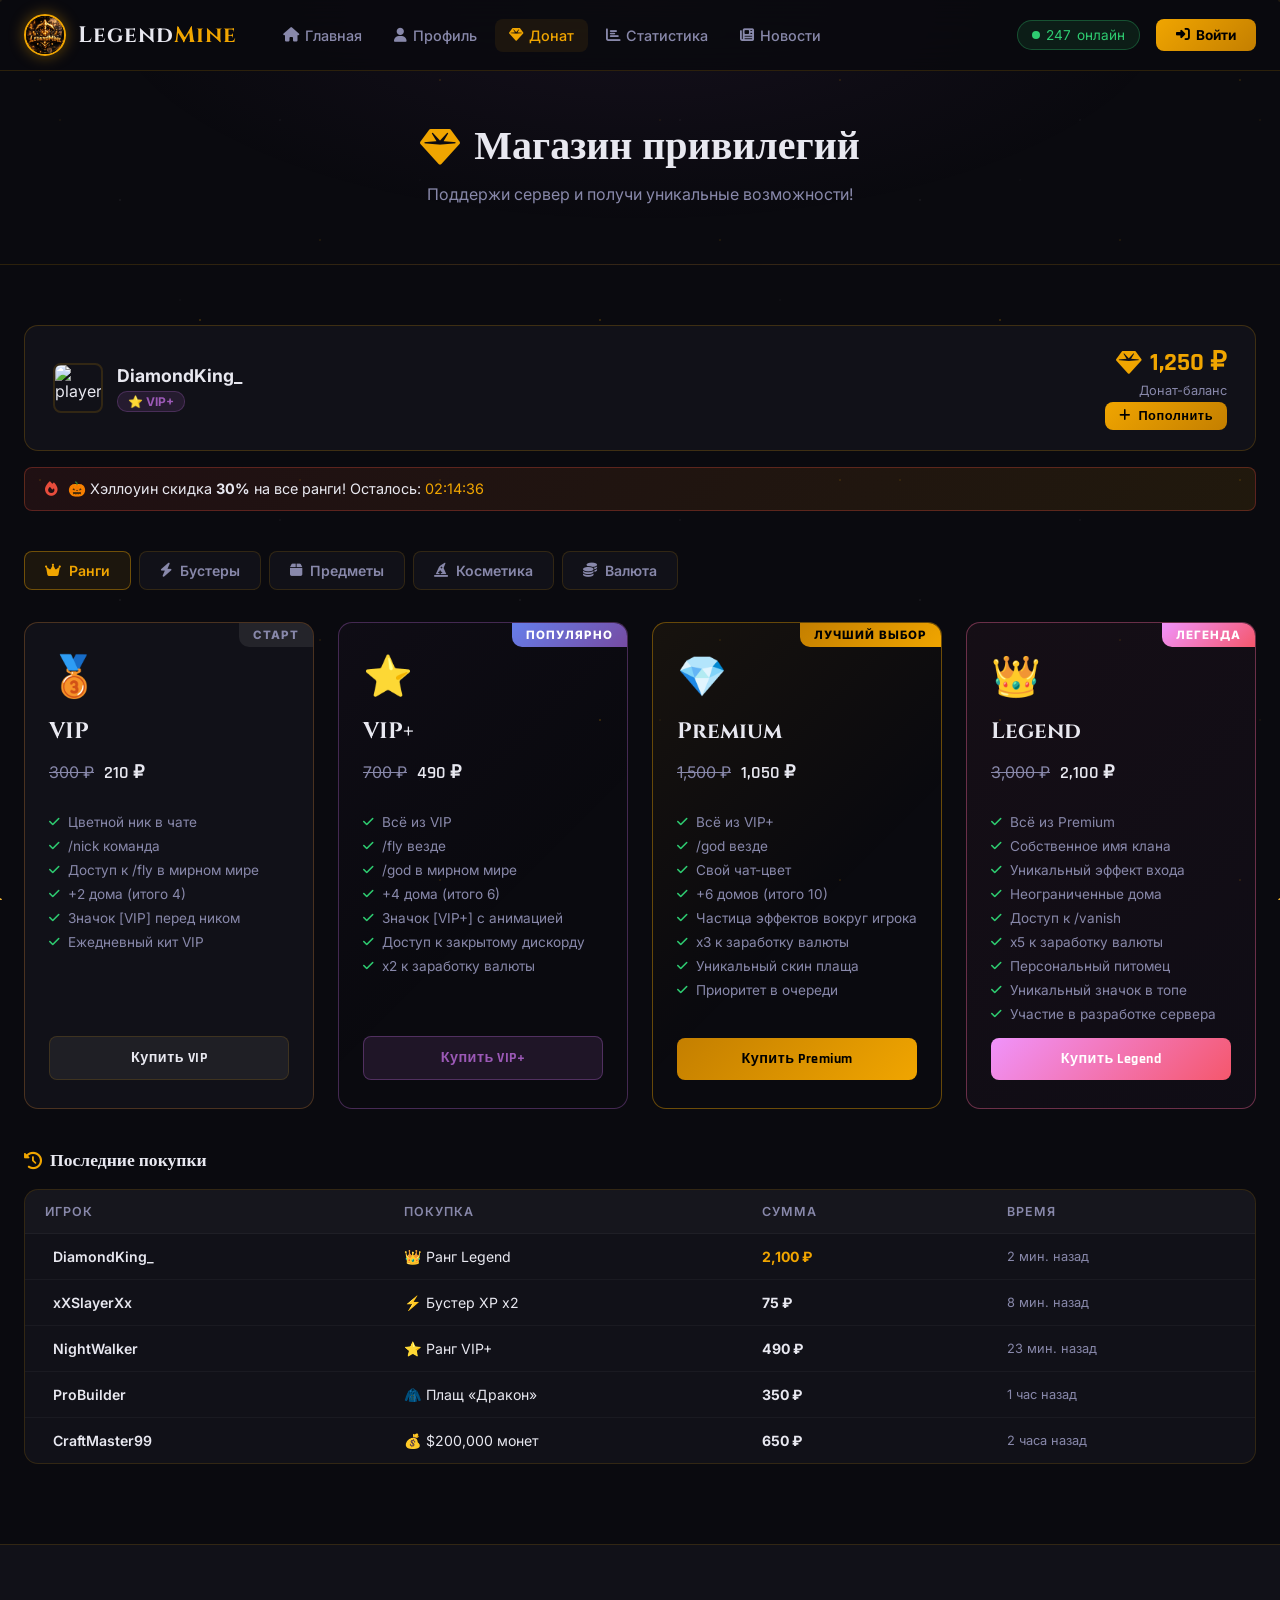
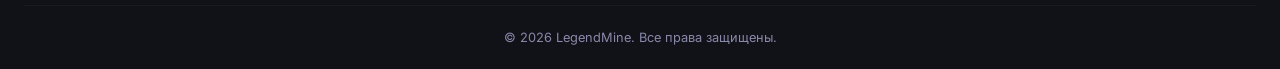
==== donate.html @ 2db18581 "Initial commit: LegendMine server website" ====
<!DOCTYPE html>
<html lang="ru">
<head>
  <meta charset="UTF-8"/>
  <meta name="viewport" content="width=device-width, initial-scale=1.0"/>
  <title>Донат — LegendMine</title>
  <link rel="stylesheet" href="style.css"/>
  <link rel="preconnect" href="https://fonts.googleapis.com">
  <link href="https://fonts.googleapis.com/css2?family=Cinzel:wght@400;700;900&family=Rajdhani:wght@400;500;600;700&family=Inter:wght@300;400;500;600&display=swap" rel="stylesheet">
  <link rel="stylesheet" href="https://cdnjs.cloudflare.com/ajax/libs/font-awesome/6.5.0/css/all.min.css"/>
</head>
<body>
<div id="particles"></div>

<!-- NAVBAR -->
<nav class="navbar" id="navbar">
  <div class="nav-container">
    <a href="index.html" class="nav-logo">
      <img src="logo.jpg" alt="LegendMine" class="logo-img"/>
      <span class="logo-text">Legend<span class="gold">Mine</span></span>
    </a>
    <ul class="nav-links">
      <li><a href="index.html" class="nav-link"><i class="fas fa-home"></i> Главная</a></li>
      <li><a href="profile.html" class="nav-link"><i class="fas fa-user"></i> Профиль</a></li>
      <li><a href="donate.html" class="nav-link active"><i class="fas fa-gem"></i> Донат</a></li>
      <li><a href="index.html#stats" class="nav-link"><i class="fas fa-chart-bar"></i> Статистика</a></li>
      <li><a href="index.html#news" class="nav-link"><i class="fas fa-newspaper"></i> Новости</a></li>
    </ul>
    <div class="nav-right">
      <div class="online-badge">
        <span class="online-dot"></span>
        <span id="online-count">247</span> онлайн
      </div>
      <a href="profile.html" class="btn-login"><i class="fas fa-sign-in-alt"></i> Войти</a>
    </div>
    <div class="burger" id="burger"><span></span><span></span><span></span></div>
  </div>
</nav>

<!-- PAGE HEADER -->
<div class="page-header donate-header">
  <div class="container">
    <h1><i class="fas fa-gem"></i> Магазин привилегий</h1>
    <p>Поддержи сервер и получи уникальные возможности!</p>
  </div>
</div>

<section class="donate-section">
  <div class="container">

    <!-- BALANCE CARD -->
    <div class="donate-balance-area">
      <div class="d-balance-card">
        <div class="d-bal-left">
          <img src="https://mc-heads.net/avatar/DiamondKing_/48" alt="player" class="d-bal-avatar"/>
          <div>
            <div class="d-bal-nick">DiamondKing_</div>
            <div class="d-bal-rank vip-plus-badge">⭐ VIP+</div>
          </div>
        </div>
        <div class="d-bal-right">
          <div class="d-bal-amount">
            <i class="fas fa-gem gold"></i>
            <span class="gold">1,250 ₽</span>
          </div>
          <small>Донат-баланс</small>
          <button class="btn-primary small-btn" onclick="showTopup()"><i class="fas fa-plus"></i> Пополнить</button>
        </div>
      </div>
      <div class="sale-banner">
        <i class="fas fa-fire"></i>
        <span>🎃 Хэллоуин скидка <strong>30%</strong> на все ранги! Осталось: <span id="sale-timer" class="gold">02:14:38</span></span>
      </div>
    </div>

    <!-- CATEGORY TABS -->
    <div class="donate-cats">
      <button class="dcat active" data-cat="ranks"><i class="fas fa-crown"></i> Ранги</button>
      <button class="dcat" data-cat="boosters"><i class="fas fa-bolt"></i> Бустеры</button>
      <button class="dcat" data-cat="items"><i class="fas fa-box"></i> Предметы</button>
      <button class="dcat" data-cat="cosmetics"><i class="fas fa-hat-wizard"></i> Косметика</button>
      <button class="dcat" data-cat="currency"><i class="fas fa-coins"></i> Валюта</button>
    </div>

    <!-- RANKS -->
    <div class="dcat-content active" id="dcat-ranks">
      <div class="ranks-grid">

        <div class="rank-card bronze-card">
          <div class="rank-badge-top">Старт</div>
          <div class="rank-icon">🥉</div>
          <h3 class="rank-name">VIP</h3>
          <div class="rank-price">
            <span class="old-price">300 ₽</span>
            <span class="cur-price">210 ₽</span>
          </div>
          <ul class="rank-perks">
            <li><i class="fas fa-check"></i> Цветной ник в чате</li>
            <li><i class="fas fa-check"></i> /nick команда</li>
            <li><i class="fas fa-check"></i> Доступ к /fly в мирном мире</li>
            <li><i class="fas fa-check"></i> +2 дома (итого 4)</li>
            <li><i class="fas fa-check"></i> Значок [VIP] перед ником</li>
            <li><i class="fas fa-check"></i> Ежедневный кит VIP</li>
          </ul>
          <button class="rank-buy-btn" onclick="buyRank('VIP', 210)">Купить VIP</button>
        </div>

        <div class="rank-card silver-card">
          <div class="rank-badge-top popular">Популярно</div>
          <div class="rank-icon">⭐</div>
          <h3 class="rank-name">VIP+</h3>
          <div class="rank-price">
            <span class="old-price">700 ₽</span>
            <span class="cur-price">490 ₽</span>
          </div>
          <ul class="rank-perks">
            <li><i class="fas fa-check"></i> Всё из VIP</li>
            <li><i class="fas fa-check"></i> /fly везде</li>
            <li><i class="fas fa-check"></i> /god в мирном мире</li>
            <li><i class="fas fa-check"></i> +4 дома (итого 6)</li>
            <li><i class="fas fa-check"></i> Значок [VIP+] с анимацией</li>
            <li><i class="fas fa-check"></i> Доступ к закрытому дискорду</li>
            <li><i class="fas fa-check"></i> x2 к заработку валюты</li>
          </ul>
          <button class="rank-buy-btn silver-btn" onclick="buyRank('VIP+', 490)">Купить VIP+</button>
        </div>

        <div class="rank-card gold-card">
          <div class="rank-badge-top best">Лучший выбор</div>
          <div class="rank-icon">💎</div>
          <h3 class="rank-name">Premium</h3>
          <div class="rank-price">
            <span class="old-price">1,500 ₽</span>
            <span class="cur-price">1,050 ₽</span>
          </div>
          <ul class="rank-perks">
            <li><i class="fas fa-check"></i> Всё из VIP+</li>
            <li><i class="fas fa-check"></i> /god везде</li>
            <li><i class="fas fa-check"></i> Свой чат-цвет</li>
            <li><i class="fas fa-check"></i> +6 домов (итого 10)</li>
            <li><i class="fas fa-check"></i> Частица эффектов вокруг игрока</li>
            <li><i class="fas fa-check"></i> x3 к заработку валюты</li>
            <li><i class="fas fa-check"></i> Уникальный скин плаща</li>
            <li><i class="fas fa-check"></i> Приоритет в очереди</li>
          </ul>
          <button class="rank-buy-btn gold-btn" onclick="buyRank('Premium', 1050)">Купить Premium</button>
        </div>

        <div class="rank-card legend-card">
          <div class="rank-badge-top legend-tag">Легенда</div>
          <div class="rank-icon">👑</div>
          <h3 class="rank-name">Legend</h3>
          <div class="rank-price">
            <span class="old-price">3,000 ₽</span>
            <span class="cur-price">2,100 ₽</span>
          </div>
          <ul class="rank-perks">
            <li><i class="fas fa-check"></i> Всё из Premium</li>
            <li><i class="fas fa-check"></i> Собственное имя клана</li>
            <li><i class="fas fa-check"></i> Уникальный эффект входа</li>
            <li><i class="fas fa-check"></i> Неограниченные дома</li>
            <li><i class="fas fa-check"></i> Доступ к /vanish</li>
            <li><i class="fas fa-check"></i> x5 к заработку валюты</li>
            <li><i class="fas fa-check"></i> Персональный питомец</li>
            <li><i class="fas fa-check"></i> Уникальный значок в топе</li>
            <li><i class="fas fa-check"></i> Участие в разработке сервера</li>
          </ul>
          <button class="rank-buy-btn legend-btn" onclick="buyRank('Legend', 2100)">Купить Legend</button>
        </div>

      </div>
    </div>

    <!-- BOOSTERS -->
    <div class="dcat-content" id="dcat-boosters">
      <div class="items-grid">
        <div class="item-card">
          <div class="item-emoji">⚡</div>
          <h4>Бустер XP x2</h4>
          <p>Двойной опыт на 24 часа</p>
          <div class="item-price">75 ₽</div>
          <button class="item-buy" onclick="buyItem('Бустер XP x2', 75)">Купить</button>
        </div>
        <div class="item-card">
          <div class="item-emoji">💰</div>
          <h4>Бустер монет x2</h4>
          <p>Двойная валюта на 24 часа</p>
          <div class="item-price">100 ₽</div>
          <button class="item-buy" onclick="buyItem('Бустер монет x2', 100)">Купить</button>
        </div>
        <div class="item-card">
          <div class="item-emoji">🔥</div>
          <h4>Бустер x3 (сервер)</h4>
          <p>Тройной бустер для всего сервера на 1 час</p>
          <div class="item-price">500 ₽</div>
          <button class="item-buy" onclick="buyItem('Бустер x3', 500)">Купить</button>
        </div>
        <div class="item-card">
          <div class="item-emoji">🌟</div>
          <h4>Бустер дропа x2</h4>
          <p>Двойной дроп с мобов на 48 часов</p>
          <div class="item-price">150 ₽</div>
          <button class="item-buy" onclick="buyItem('Бустер дропа x2', 150)">Купить</button>
        </div>
      </div>
    </div>

    <!-- ITEMS -->
    <div class="dcat-content" id="dcat-items">
      <div class="items-grid">
        <div class="item-card">
          <div class="item-emoji">⚔️</div>
          <h4>Стартовый набор</h4>
          <p>Железная броня + еда на начало игры</p>
          <div class="item-price">50 ₽</div>
          <button class="item-buy" onclick="buyItem('Стартовый набор', 50)">Купить</button>
        </div>
        <div class="item-card">
          <div class="item-emoji">💎</div>
          <h4>Алмазный кит</h4>
          <p>Полная алмазная броня + меч</p>
          <div class="item-price">200 ₽</div>
          <button class="item-buy" onclick="buyItem('Алмазный кит', 200)">Купить</button>
        </div>
        <div class="item-card">
          <div class="item-emoji">🗺️</div>
          <h4>Карта сокровищ</h4>
          <p>Случайное место с редкими ресурсами</p>
          <div class="item-price">120 ₽</div>
          <button class="item-buy" onclick="buyItem('Карта сокровищ', 120)">Купить</button>
        </div>
        <div class="item-card">
          <div class="item-emoji">🎁</div>
          <h4>Лутбокс Легенда</h4>
          <p>Случайный редкий предмет или ранг</p>
          <div class="item-price">300 ₽</div>
          <button class="item-buy" onclick="buyItem('Лутбокс Легенда', 300)">Купить</button>
        </div>
      </div>
    </div>

    <!-- COSMETICS -->
    <div class="dcat-content" id="dcat-cosmetics">
      <div class="items-grid">
        <div class="item-card">
          <div class="item-emoji">🧥</div>
          <h4>Плащ «Дракон»</h4>
          <p>Уникальный анимированный плащ</p>
          <div class="item-price">350 ₽</div>
          <button class="item-buy" onclick="buyItem('Плащ Дракон', 350)">Купить</button>
        </div>
        <div class="item-card">
          <div class="item-emoji">✨</div>
          <h4>Эффект «Пламя»</h4>
          <p>Частицы огня вокруг игрока</p>
          <div class="item-price">180 ₽</div>
          <button class="item-buy" onclick="buyItem('Эффект Пламя', 180)">Купить</button>
        </div>
        <div class="item-card">
          <div class="item-emoji">🐺</div>
          <h4>Питомец «Волк»</h4>
          <p>Персональный декоративный питомец</p>
          <div class="item-price">250 ₽</div>
          <button class="item-buy" onclick="buyItem('Питомец Волк', 250)">Купить</button>
        </div>
        <div class="item-card">
          <div class="item-emoji">🏷️</div>
          <h4>Кастомный тег</h4>
          <p>Свой тег перед ником в чате</p>
          <div class="item-price">400 ₽</div>
          <button class="item-buy" onclick="buyItem('Кастомный тег', 400)">Купить</button>
        </div>
      </div>
    </div>

    <!-- CURRENCY -->
    <div class="dcat-content" id="dcat-currency">
      <div class="currency-grid">
        <div class="cur-card">
          <div class="cur-icon">🪙</div>
          <div class="cur-amount">$10,000</div>
          <div class="cur-label">игровых монет</div>
          <div class="cur-price">50 ₽</div>
          <button class="cur-buy" onclick="buyItem('$10,000 монет', 50)">Купить</button>
        </div>
        <div class="cur-card">
          <div class="cur-icon">🪙</div>
          <div class="cur-amount">$50,000</div>
          <div class="cur-label">игровых монет</div>
          <div class="cur-price">200 ₽</div>
          <button class="cur-buy" onclick="buyItem('$50,000 монет', 200)">Купить</button>
        </div>
        <div class="cur-card popular-cur">
          <div class="cur-badge">Выгодно!</div>
          <div class="cur-icon">💰</div>
          <div class="cur-amount">$200,000</div>
          <div class="cur-label">игровых монет</div>
          <div class="cur-price">650 ₽</div>
          <button class="cur-buy gold-btn" onclick="buyItem('$200,000 монет', 650)">Купить</button>
        </div>
        <div class="cur-card">
          <div class="cur-icon">💎</div>
          <div class="cur-amount">$1,000,000</div>
          <div class="cur-label">игровых монет</div>
          <div class="cur-price">2,500 ₽</div>
          <button class="cur-buy" onclick="buyItem('$1,000,000 монет', 2500)">Купить</button>
        </div>
      </div>
    </div>

    <!-- RECENT DONATORS TABLE -->
    <div class="donate-history">
      <h3><i class="fas fa-history"></i> Последние покупки</h3>
      <div class="dh-table">
        <div class="dh-row header">
          <span>Игрок</span>
          <span>Покупка</span>
          <span>Сумма</span>
          <span>Время</span>
        </div>
        <div class="dh-row">
          <span class="dh-player"><img src="https://mc-heads.net/avatar/Steve/20" alt=""/>DiamondKing_</span>
          <span class="dh-item">👑 Ранг Legend</span>
          <span class="dh-sum gold">2,100 ₽</span>
          <span class="dh-time">2 мин. назад</span>
        </div>
        <div class="dh-row">
          <span class="dh-player"><img src="https://mc-heads.net/avatar/Alex/20" alt=""/>xXSlayerXx</span>
          <span class="dh-item">⚡ Бустер XP x2</span>
          <span class="dh-sum">75 ₽</span>
          <span class="dh-time">8 мин. назад</span>
        </div>
        <div class="dh-row">
          <span class="dh-player"><img src="https://mc-heads.net/avatar/Notch/20" alt=""/>NightWalker</span>
          <span class="dh-item">⭐ Ранг VIP+</span>
          <span class="dh-sum">490 ₽</span>
          <span class="dh-time">23 мин. назад</span>
        </div>
        <div class="dh-row">
          <span class="dh-player"><img src="https://mc-heads.net/avatar/Herobrine/20" alt=""/>ProBuilder</span>
          <span class="dh-item">🧥 Плащ «Дракон»</span>
          <span class="dh-sum">350 ₽</span>
          <span class="dh-time">1 час назад</span>
        </div>
        <div class="dh-row">
          <span class="dh-player"><img src="https://mc-heads.net/avatar/jeb_/20" alt=""/>CraftMaster99</span>
          <span class="dh-item">💰 $200,000 монет</span>
          <span class="dh-sum">650 ₽</span>
          <span class="dh-time">2 часа назад</span>
        </div>
      </div>
    </div>
  </div>
</section>

<!-- BUY MODAL -->
<div class="modal-overlay" id="buy-modal">
  <div class="modal-box">
    <button class="modal-close" onclick="closeModal()"><i class="fas fa-times"></i></button>
    <div class="modal-icon"><i class="fas fa-gem"></i></div>
    <h3 id="modal-title">Покупка VIP+</h3>
    <div class="modal-price"><span id="modal-price">490 ₽</span></div>
    <div class="modal-input-group">
      <label>Ваш ник на сервере</label>
      <input type="text" placeholder="Введите ник..." class="modal-input" id="modal-nick"/>
    </div>
    <div class="modal-pay-methods">
      <button class="pay-btn active" onclick="selectPay(this)"><i class="fas fa-credit-card"></i> Карта</button>
      <button class="pay-btn" onclick="selectPay(this)"><i class="fas fa-wallet"></i> ЮMoney</button>
      <button class="pay-btn" onclick="selectPay(this)"><i class="fas fa-mobile-alt"></i> СБП</button>
      <button class="pay-btn" onclick="selectPay(this)"><i class="fas fa-gem"></i> Баланс сайта</button>
    </div>
    <button class="btn-primary modal-buy-btn" onclick="confirmBuy()"><i class="fas fa-lock"></i> Оплатить</button>
    <p class="modal-note">Привилегия будет выдана в течение 1-5 минут после оплаты</p>
  </div>
</div>

<!-- TOPUP MODAL -->
<div class="modal-overlay" id="topup-modal">
  <div class="modal-box">
    <button class="modal-close" onclick="closeTopup()"><i class="fas fa-times"></i></button>
    <div class="modal-icon gold"><i class="fas fa-coins"></i></div>
    <h3>Пополнение баланса</h3>
    <div class="topup-amounts">
      <button class="topup-btn" onclick="setTopup(100)">100 ₽</button>
      <button class="topup-btn" onclick="setTopup(250)">250 ₽</button>
      <button class="topup-btn popular-topup" onclick="setTopup(500)">500 ₽ 🔥</button>
      <button class="topup-btn" onclick="setTopup(1000)">1,000 ₽</button>
      <button class="topup-btn" onclick="setTopup(2000)">2,000 ₽</button>
    </div>
    <div class="modal-input-group">
      <label>Или введите сумму</label>
      <input type="number" placeholder="Сумма в ₽" class="modal-input" id="topup-custom" min="50"/>
    </div>
    <button class="btn-primary modal-buy-btn" onclick="confirmTopup()"><i class="fas fa-plus-circle"></i> Пополнить</button>
  </div>
</div>

<!-- FOOTER -->
<footer class="footer">
  <div class="container">
    <div class="footer-bottom">
      <p>© 2026 LegendMine. Все права защищены.</p>
    </div>
  </div>
</footer>

<div class="toast" id="toast"><i class="fas fa-check"></i> Успешно!</div>
<script src="script.js"></script>
</body>
</html>
---- style.css ----
/* =====================================================
   LEGENDMINE — Main Stylesheet
   Dark Gold Theme | Minecraft Server
   ===================================================== */

:root {
  --gold: #f0a500;
  --gold-light: #ffd700;
  --gold-dark: #c47f00;
  --bg-dark: #0a0a0f;
  --bg-card: #111118;
  --bg-card2: #16161f;
  --bg-glass: rgba(255,255,255,0.04);
  --border: rgba(240,165,0,0.15);
  --border-hover: rgba(240,165,0,0.5);
  --text: #e8e8f0;
  --text-muted: #8888aa;
  --red: #e74c3c;
  --green: #2ecc71;
  --blue: #3498db;
  --purple: #9b59b6;
  --radius: 14px;
  --radius-sm: 8px;
  --shadow: 0 8px 32px rgba(0,0,0,0.5);
  --glow: 0 0 30px rgba(240,165,0,0.25);
}

* { margin: 0; padding: 0; box-sizing: border-box; }

html { scroll-behavior: smooth; }

body {
  font-family: 'Inter', sans-serif;
  background: var(--bg-dark);
  color: var(--text);
  overflow-x: hidden;
  min-height: 100vh;
}

/* =====================================================
   PARTICLES
   ===================================================== */
#particles {
  position: fixed;
  inset: 0;
  pointer-events: none;
  z-index: 0;
  overflow: hidden;
}
#particles::before,
#particles::after {
  content: '';
  position: absolute;
  inset: 0;
  background-image:
    radial-gradient(1px 1px at 10% 20%, rgba(240,165,0,0.4) 0%, transparent 100%),
    radial-gradient(1px 1px at 80% 60%, rgba(240,165,0,0.3) 0%, transparent 100%),
    radial-gradient(1.5px 1.5px at 50% 80%, rgba(240,165,0,0.35) 0%, transparent 100%),
    radial-gradient(1px 1px at 30% 50%, rgba(255,255,255,0.15) 0%, transparent 100%),
    radial-gradient(1px 1px at 70% 30%, rgba(255,255,255,0.1) 0%, transparent 100%);
  background-size: 400px 400px;
  animation: particle-move 30s linear infinite;
}
#particles::after {
  background-size: 600px 600px;
  animation-duration: 45s;
  animation-direction: reverse;
  opacity: 0.5;
}
@keyframes particle-move {
  from { transform: translateY(0) translateX(0); }
  to { transform: translateY(-100px) translateX(50px); }
}

/* =====================================================
   NAVBAR
   ===================================================== */
.navbar {
  position: fixed;
  top: 0; left: 0; right: 0;
  z-index: 1000;
  background: rgba(10,10,15,0.85);
  backdrop-filter: blur(20px);
  border-bottom: 1px solid var(--border);
  transition: all 0.3s;
}
.navbar.scrolled {
  background: rgba(10,10,15,0.97);
  box-shadow: var(--shadow);
}
.nav-container {
  max-width: 1400px;
  margin: 0 auto;
  padding: 0 24px;
  height: 70px;
  display: flex;
  align-items: center;
  gap: 32px;
}
.nav-logo {
  display: flex;
  align-items: center;
  gap: 12px;
  text-decoration: none;
  flex-shrink: 0;
}
.logo-img {
  width: 42px;
  height: 42px;
  border-radius: 50%;
  border: 2px solid var(--gold);
  object-fit: cover;
  box-shadow: 0 0 15px rgba(240,165,0,0.4);
}
.logo-text {
  font-family: 'Cinzel', serif;
  font-size: 1.4rem;
  font-weight: 700;
  color: var(--text);
  letter-spacing: 1px;
}
.nav-links {
  display: flex;
  list-style: none;
  gap: 4px;
  flex: 1;
}
.nav-link {
  display: flex;
  align-items: center;
  gap: 6px;
  padding: 8px 14px;
  color: var(--text-muted);
  text-decoration: none;
  font-size: 0.9rem;
  font-weight: 500;
  border-radius: var(--radius-sm);
  transition: all 0.2s;
  white-space: nowrap;
}
.nav-link:hover, .nav-link.active {
  color: var(--gold);
  background: rgba(240,165,0,0.08);
}
.nav-right { display: flex; align-items: center; gap: 16px; margin-left: auto; }
.online-badge {
  display: flex;
  align-items: center;
  gap: 6px;
  background: rgba(46,204,113,0.1);
  border: 1px solid rgba(46,204,113,0.3);
  padding: 6px 14px;
  border-radius: 20px;
  font-size: 0.85rem;
  color: var(--green);
  white-space: nowrap;
}
.online-dot {
  width: 8px; height: 8px;
  border-radius: 50%;
  background: var(--green);
  animation: pulse-green 2s infinite;
}
@keyframes pulse-green {
  0%, 100% { box-shadow: 0 0 0 0 rgba(46,204,113,0.7); }
  50% { box-shadow: 0 0 0 6px rgba(46,204,113,0); }
}
.btn-login {
  padding: 8px 20px;
  background: linear-gradient(135deg, var(--gold), var(--gold-dark));
  color: #000;
  font-weight: 700;
  font-size: 0.85rem;
  border-radius: var(--radius-sm);
  text-decoration: none;
  display: flex;
  align-items: center;
  gap: 6px;
  transition: all 0.2s;
  white-space: nowrap;
}
.btn-login:hover { transform: translateY(-1px); box-shadow: var(--glow); }
.burger {
  display: none;
  flex-direction: column;
  gap: 5px;
  cursor: pointer;
  padding: 4px;
}
.burger span { width: 24px; height: 2px; background: var(--gold); border-radius: 2px; transition: all 0.3s; }

/* =====================================================
   BUTTONS
   ===================================================== */
.btn-primary {
  display: inline-flex;
  align-items: center;
  gap: 8px;
  padding: 12px 28px;
  background: linear-gradient(135deg, var(--gold), var(--gold-dark));
  color: #000;
  font-weight: 700;
  font-size: 0.95rem;
  border-radius: var(--radius-sm);
  text-decoration: none;
  border: none;
  cursor: pointer;
  transition: all 0.3s;
  font-family: 'Rajdhani', sans-serif;
  letter-spacing: 0.5px;
}
.btn-primary:hover { transform: translateY(-2px); box-shadow: 0 8px 25px rgba(240,165,0,0.4); }
.btn-primary.small-btn { padding: 6px 14px; font-size: 0.8rem; }
.btn-secondary {
  display: inline-flex;
  align-items: center;
  gap: 8px;
  padding: 12px 28px;
  background: transparent;
  color: var(--gold);
  font-weight: 700;
  font-size: 0.95rem;
  border-radius: var(--radius-sm);
  text-decoration: none;
  border: 2px solid var(--gold);
  cursor: pointer;
  transition: all 0.3s;
  font-family: 'Rajdhani', sans-serif;
}
.btn-secondary:hover { background: rgba(240,165,0,0.1); transform: translateY(-2px); }

/* =====================================================
   HERO
   ===================================================== */
.hero {
  position: relative;
  min-height: 100vh;
  display: flex;
  align-items: center;
  overflow: hidden;
  padding-top: 70px;
}
.hero-bg {
  position: absolute;
  inset: 0;
  background:
    radial-gradient(ellipse at 70% 50%, rgba(240,165,0,0.1) 0%, transparent 60%),
    radial-gradient(ellipse at 20% 80%, rgba(155,89,182,0.08) 0%, transparent 50%),
    linear-gradient(180deg, #0a0a0f 0%, #0f0a05 100%);
}
.hero-bg::after {
  content: '';
  position: absolute;
  inset: 0;
  background-image: url("data:image/svg+xml,%3Csvg width='60' height='60' viewBox='0 0 60 60' xmlns='http://www.w3.org/2000/svg'%3E%3Cg fill='none' fill-rule='evenodd'%3E%3Cg fill='%23f0a500' fill-opacity='0.03'%3E%3Cpath d='M36 34v-4h-2v4h-4v2h4v4h2v-4h4v-2h-4zm0-30V0h-2v4h-4v2h4v4h2V6h4V4h-4zM6 34v-4H4v4H0v2h4v4h2v-4h4v-2H6zM6 4V0H4v4H0v2h4v4h2V6h4V4H6z'/%3E%3C/g%3E%3C/g%3E%3C/svg%3E");
}
.hero-content {
  position: relative;
  z-index: 2;
  max-width: 680px;
  padding: 80px 24px 80px 80px;
}
.hero-float {
  position: absolute;
  right: 5%;
  top: 50%;
  transform: translateY(-50%);
  z-index: 2;
}
.hero-logo-float {
  width: 380px;
  height: 380px;
  object-fit: cover;
  border-radius: 50%;
  border: 3px solid rgba(240,165,0,0.4);
  box-shadow: 0 0 80px rgba(240,165,0,0.3), 0 0 160px rgba(240,165,0,0.1);
  animation: float 6s ease-in-out infinite;
}
@keyframes float {
  0%, 100% { transform: translateY(-50%) translateY(0); }
  50% { transform: translateY(-50%) translateY(-20px); }
}
.server-badge {
  display: inline-flex;
  align-items: center;
  gap: 8px;
  background: rgba(240,165,0,0.1);
  border: 1px solid rgba(240,165,0,0.3);
  padding: 6px 16px;
  border-radius: 20px;
  font-size: 0.8rem;
  color: var(--gold);
  font-weight: 600;
  margin-bottom: 20px;
  letter-spacing: 1px;
  text-transform: uppercase;
}
.hero-title {
  font-family: 'Cinzel', serif;
  font-size: clamp(3rem, 7vw, 5.5rem);
  font-weight: 900;
  line-height: 1;
  margin-bottom: 20px;
}
.hero-legend { color: var(--text); }
.hero-mine {
  color: var(--gold);
  text-shadow: 0 0 40px rgba(240,165,0,0.6);
}
.hero-sub {
  color: var(--text-muted);
  font-size: 1.1rem;
  line-height: 1.7;
  margin-bottom: 32px;
  max-width: 500px;
}
.hero-ip-box {
  display: flex;
  align-items: center;
  gap: 12px;
  background: rgba(255,255,255,0.03);
  border: 1px solid var(--border);
  border-radius: var(--radius-sm);
  padding: 14px 20px;
  margin-bottom: 32px;
  flex-wrap: wrap;
}
.ip-label { color: var(--text-muted); font-size: 0.85rem; }
.ip-value {
  font-family: 'Rajdhani', sans-serif;
  font-size: 1.2rem;
  font-weight: 700;
  color: var(--gold);
  letter-spacing: 2px;
  flex: 1;
}
.copy-btn {
  display: flex;
  align-items: center;
  gap: 6px;
  padding: 6px 14px;
  background: rgba(240,165,0,0.1);
  border: 1px solid rgba(240,165,0,0.3);
  color: var(--gold);
  border-radius: var(--radius-sm);
  cursor: pointer;
  font-size: 0.85rem;
  font-weight: 600;
  transition: all 0.2s;
}
.copy-btn:hover { background: rgba(240,165,0,0.2); }
.hero-buttons {
  display: flex;
  gap: 16px;
  flex-wrap: wrap;
  margin-bottom: 48px;
}
.hero-stats {
  display: flex;
  gap: 32px;
  flex-wrap: wrap;
}
.hero-stat {
  display: flex;
  flex-direction: column;
  gap: 4px;
}
.hs-num {
  font-family: 'Cinzel', serif;
  font-size: 1.8rem;
  font-weight: 700;
  color: var(--gold);
}
.hs-label { font-size: 0.8rem; color: var(--text-muted); text-transform: uppercase; letter-spacing: 1px; }
.scroll-down {
  position: absolute;
  bottom: 30px;
  left: 50%;
  transform: translateX(-50%);
  color: var(--gold);
  font-size: 1.2rem;
  animation: bounce 2s infinite;
  z-index: 2;
  opacity: 0.6;
}
@keyframes bounce {
  0%, 100% { transform: translateX(-50%) translateY(0); }
  50% { transform: translateX(-50%) translateY(8px); }
}

/* =====================================================
   CONTAINER & SECTIONS
   ===================================================== */
.container { max-width: 1300px; margin: 0 auto; padding: 0 24px; }
section { position: relative; z-index: 1; }

.section-title {
  text-align: center;
  margin-bottom: 52px;
}
.section-tag {
  display: inline-block;
  background: rgba(240,165,0,0.1);
  border: 1px solid rgba(240,165,0,0.3);
  color: var(--gold);
  padding: 4px 16px;
  border-radius: 20px;
  font-size: 0.75rem;
  font-weight: 700;
  text-transform: uppercase;
  letter-spacing: 2px;
  margin-bottom: 12px;
}
.section-title h2 {
  font-family: 'Cinzel', serif;
  font-size: clamp(1.8rem, 3vw, 2.6rem);
  font-weight: 700;
  color: var(--text);
  margin-bottom: 12px;
}
.section-title p { color: var(--text-muted); font-size: 1rem; }

/* =====================================================
   SERVERS
   ===================================================== */
.servers-section { padding: 100px 0; }
.servers-grid {
  display: grid;
  grid-template-columns: repeat(auto-fit, minmax(280px, 1fr));
  gap: 24px;
}
.server-card {
  background: var(--bg-card);
  border: 1px solid var(--border);
  border-radius: var(--radius);
  padding: 32px 24px;
  position: relative;
  overflow: hidden;
  transition: all 0.3s;
  cursor: pointer;
}
.server-card::before {
  content: '';
  position: absolute;
  inset: 0;
  background: linear-gradient(135deg, rgba(240,165,0,0.03) 0%, transparent 60%);
  opacity: 0;
  transition: opacity 0.3s;
}
.server-card:hover { border-color: var(--border-hover); transform: translateY(-4px); box-shadow: var(--glow); }
.server-card:hover::before { opacity: 1; }
.server-card.active-server { border-color: rgba(240,165,0,0.4); }
.server-icon {
  width: 64px; height: 64px;
  background: rgba(240,165,0,0.1);
  border: 1px solid rgba(240,165,0,0.3);
  border-radius: var(--radius-sm);
  display: flex;
  align-items: center;
  justify-content: center;
  font-size: 1.6rem;
  color: var(--gold);
  margin-bottom: 20px;
}
.server-card-badge {
  position: absolute;
  top: 16px; right: 16px;
  background: var(--gold);
  color: #000;
  font-size: 0.7rem;
  font-weight: 800;
  padding: 3px 10px;
  border-radius: 12px;
  text-transform: uppercase;
  letter-spacing: 1px;
}
.server-card h3 {
  font-family: 'Cinzel', serif;
  font-size: 1.3rem;
  font-weight: 700;
  margin-bottom: 10px;
  color: var(--text);
}
.server-card p { color: var(--text-muted); font-size: 0.9rem; line-height: 1.6; margin-bottom: 20px; }
.server-info {
  display: flex;
  gap: 16px;
  font-size: 0.85rem;
  color: var(--text-muted);
  margin-bottom: 12px;
}
.server-info i { color: var(--gold); margin-right: 4px; }
.server-version {
  display: inline-block;
  background: rgba(52,152,219,0.1);
  border: 1px solid rgba(52,152,219,0.3);
  color: var(--blue);
  padding: 3px 10px;
  border-radius: 12px;
  font-size: 0.75rem;
  font-weight: 600;
}

/* =====================================================
   LEADERBOARD
   ===================================================== */
.stats-section { padding: 80px 0; background: rgba(255,255,255,0.01); }
.stats-tabs {
  display: flex;
  gap: 8px;
  margin-bottom: 24px;
  flex-wrap: wrap;
}
.tab-btn {
  padding: 10px 20px;
  background: var(--bg-card);
  border: 1px solid var(--border);
  color: var(--text-muted);
  border-radius: var(--radius-sm);
  cursor: pointer;
  font-size: 0.9rem;
  font-weight: 600;
  transition: all 0.2s;
}
.tab-btn.active, .tab-btn:hover {
  background: rgba(240,165,0,0.1);
  border-color: rgba(240,165,0,0.4);
  color: var(--gold);
}
.leaderboard {
  background: var(--bg-card);
  border: 1px solid var(--border);
  border-radius: var(--radius);
  overflow: hidden;
}
.leaderboard.hidden { display: none; }
.leader-row {
  display: flex;
  align-items: center;
  gap: 16px;
  padding: 16px 24px;
  border-bottom: 1px solid rgba(255,255,255,0.04);
  transition: background 0.2s;
}
.leader-row:hover { background: rgba(255,255,255,0.02); }
.leader-row:last-child { border-bottom: none; }
.gold-row { background: linear-gradient(90deg, rgba(255,215,0,0.06) 0%, transparent 60%); }
.silver-row { background: linear-gradient(90deg, rgba(192,192,192,0.04) 0%, transparent 60%); }
.bronze-row { background: linear-gradient(90deg, rgba(205,127,50,0.04) 0%, transparent 60%); }
.rank { font-size: 1.2rem; min-width: 32px; }
.leader-avatar { width: 36px; height: 36px; border-radius: 6px; border: 1px solid var(--border); }
.leader-name { flex: 1; font-weight: 600; font-size: 0.95rem; }
.leader-val { color: var(--gold); font-weight: 700; font-family: 'Rajdhani', sans-serif; font-size: 1rem; }
.leader-badge {
  padding: 3px 10px;
  border-radius: 12px;
  font-size: 0.72rem;
  font-weight: 700;
  background: rgba(255,255,255,0.06);
  color: var(--text-muted);
}
.vip-badge { background: rgba(52,152,219,0.15); color: var(--blue); }
.vip-plus-badge { background: rgba(155,89,182,0.15); color: var(--purple); }
.premium-badge { background: rgba(240,165,0,0.15); color: var(--gold); }

/* =====================================================
   NEWS
   ===================================================== */
.news-section { padding: 80px 0; }
.news-grid {
  display: grid;
  grid-template-columns: 2fr 1fr 1fr;
  gap: 24px;
}
.news-card {
  background: var(--bg-card);
  border: 1px solid var(--border);
  border-radius: var(--radius);
  padding: 28px;
  transition: all 0.3s;
  position: relative;
  overflow: hidden;
}
.news-card::before {
  content: '';
  position: absolute;
  top: 0; left: 0; right: 0;
  height: 3px;
  background: linear-gradient(90deg, var(--gold), transparent);
  opacity: 0;
  transition: opacity 0.3s;
}
.news-card:hover { border-color: var(--border-hover); transform: translateY(-3px); }
.news-card:hover::before { opacity: 1; }
.news-tag {
  display: inline-block;
  padding: 3px 12px;
  border-radius: 12px;
  font-size: 0.72rem;
  font-weight: 700;
  text-transform: uppercase;
  letter-spacing: 1px;
  margin-bottom: 12px;
}
.news-tag.update { background: rgba(52,152,219,0.15); color: var(--blue); }
.news-tag.event { background: rgba(155,89,182,0.15); color: var(--purple); }
.news-tag.donate { background: rgba(240,165,0,0.15); color: var(--gold); }
.news-date { color: var(--text-muted); font-size: 0.8rem; margin-bottom: 12px; }
.news-card h3 {
  font-family: 'Cinzel', serif;
  font-size: 1rem;
  font-weight: 700;
  margin-bottom: 10px;
  line-height: 1.4;
}
.news-card p { color: var(--text-muted); font-size: 0.88rem; line-height: 1.6; margin-bottom: 16px; }
.news-read {
  color: var(--gold);
  text-decoration: none;
  font-size: 0.85rem;
  font-weight: 600;
  display: flex;
  align-items: center;
  gap: 6px;
  transition: gap 0.2s;
}
.news-read:hover { gap: 10px; }

/* =====================================================
   DONATORS TICKER
   ===================================================== */
.donators-section { padding: 60px 0; overflow: hidden; }
.donators-ticker {
  overflow: hidden;
  mask-image: linear-gradient(90deg, transparent, black 10%, black 90%, transparent);
}
.ticker-inner {
  display: flex;
  gap: 16px;
  width: max-content;
  animation: ticker 25s linear infinite;
}
@keyframes ticker {
  from { transform: translateX(0); }
  to { transform: translateX(-50%); }
}
.donate-item {
  display: flex;
  align-items: center;
  gap: 8px;
  background: var(--bg-card);
  border: 1px solid var(--border);
  padding: 10px 18px;
  border-radius: 50px;
  white-space: nowrap;
  font-size: 0.85rem;
}
.donate-item img { border-radius: 4px; }
.d-amount { color: var(--green); font-weight: 700; }
.d-rank { background: rgba(240,165,0,0.1); color: var(--gold); padding: 2px 8px; border-radius: 10px; font-size: 0.75rem; font-weight: 600; }

/* =====================================================
   JOIN SECTION
   ===================================================== */
.join-section { padding: 80px 0; }
.join-box {
  background: linear-gradient(135deg, rgba(240,165,0,0.08) 0%, rgba(155,89,182,0.04) 100%);
  border: 1px solid rgba(240,165,0,0.25);
  border-radius: var(--radius);
  padding: 60px;
  display: flex;
  align-items: center;
  justify-content: space-between;
  gap: 40px;
  position: relative;
  overflow: hidden;
}
.join-box::before {
  content: '';
  position: absolute;
  inset: 0;
  background: radial-gradient(ellipse at right, rgba(240,165,0,0.05), transparent 70%);
}
.join-text h2 {
  font-family: 'Cinzel', serif;
  font-size: 2.2rem;
  font-weight: 700;
  margin-bottom: 12px;
}
.join-text p { color: var(--text-muted); font-size: 1rem; margin-bottom: 24px; }
.join-ip {
  display: flex;
  align-items: center;
  gap: 12px;
  background: rgba(0,0,0,0.3);
  border: 1px solid var(--border);
  border-radius: var(--radius-sm);
  padding: 12px 20px;
  display: inline-flex;
}
.join-ip span { font-family: 'Rajdhani', sans-serif; font-size: 1.3rem; font-weight: 700; color: var(--gold); letter-spacing: 2px; }
.join-ip button { background: none; border: none; color: var(--text-muted); cursor: pointer; font-size: 1rem; transition: color 0.2s; }
.join-ip button:hover { color: var(--gold); }
.join-logo img { width: 180px; height: 180px; object-fit: cover; border-radius: 50%; border: 2px solid rgba(240,165,0,0.3); box-shadow: 0 0 50px rgba(240,165,0,0.2); animation: float 6s ease-in-out infinite; }

/* =====================================================
   FOOTER
   ===================================================== */
.footer {
  background: var(--bg-card);
  border-top: 1px solid var(--border);
  padding: 60px 0 24px;
  position: relative;
  z-index: 1;
}
.footer-grid {
  display: grid;
  grid-template-columns: 2fr 1fr 1fr 1.5fr;
  gap: 40px;
  margin-bottom: 40px;
}
.footer-logo {
  display: flex;
  align-items: center;
  gap: 10px;
  font-family: 'Cinzel', serif;
  font-size: 1.3rem;
  font-weight: 700;
  margin-bottom: 16px;
}
.footer-logo-img { width: 36px; height: 36px; border-radius: 50%; object-fit: cover; border: 1px solid var(--border); }
.footer-desc { color: var(--text-muted); font-size: 0.88rem; line-height: 1.7; margin-bottom: 20px; }
.social-links { display: flex; gap: 10px; }
.social-link {
  width: 38px; height: 38px;
  background: rgba(255,255,255,0.04);
  border: 1px solid var(--border);
  border-radius: 8px;
  display: flex;
  align-items: center;
  justify-content: center;
  color: var(--text-muted);
  text-decoration: none;
  transition: all 0.2s;
  font-size: 0.9rem;
}
.social-link:hover { background: rgba(240,165,0,0.1); border-color: rgba(240,165,0,0.4); color: var(--gold); }
.footer-col h4 { font-family: 'Cinzel', serif; font-weight: 700; margin-bottom: 16px; color: var(--text); }
.footer-col ul { list-style: none; }
.footer-col ul li { margin-bottom: 8px; }
.footer-col ul li a { color: var(--text-muted); text-decoration: none; font-size: 0.88rem; transition: color 0.2s; }
.footer-col ul li a:hover { color: var(--gold); }
.footer-server-status { display: flex; flex-direction: column; gap: 10px; margin-bottom: 16px; }
.status-row {
  display: flex;
  align-items: center;
  gap: 8px;
  font-size: 0.88rem;
  color: var(--text-muted);
}
.status-dot { width: 8px; height: 8px; border-radius: 50%; flex-shrink: 0; }
.status-dot.online { background: var(--green); }
.status-players { margin-left: auto; font-weight: 600; color: var(--text); font-size: 0.8rem; }
.footer-ip {
  color: var(--gold);
  font-size: 0.85rem;
  font-weight: 600;
  display: flex;
  align-items: center;
  gap: 6px;
}
.footer-bottom {
  border-top: 1px solid rgba(255,255,255,0.04);
  padding-top: 24px;
  text-align: center;
  color: var(--text-muted);
  font-size: 0.8rem;
}

/* =====================================================
   GOLD utility
   ===================================================== */
.gold { color: var(--gold); }

/* =====================================================
   PAGE HEADER
   ===================================================== */
.page-header {
  padding: 120px 0 60px;
  text-align: center;
  background: radial-gradient(ellipse at center top, rgba(240,165,0,0.08) 0%, transparent 60%);
  border-bottom: 1px solid var(--border);
  position: relative;
  z-index: 1;
}
.page-header h1 {
  font-family: 'Cinzel', serif;
  font-size: 2.5rem;
  font-weight: 700;
  margin-bottom: 10px;
  display: flex;
  align-items: center;
  justify-content: center;
  gap: 14px;
}
.page-header h1 i { color: var(--gold); }
.page-header p { color: var(--text-muted); font-size: 1rem; }
.donate-header { background: radial-gradient(ellipse at center top, rgba(155,89,182,0.08) 0%, transparent 60%); }

/* =====================================================
   PROFILE PAGE
   ===================================================== */
.profile-section { padding: 60px 0 80px; position: relative; z-index: 1; }
.profile-search-box {
  display: flex;
  gap: 12px;
  max-width: 520px;
  margin: 0 auto 48px;
}
.profile-search-input {
  flex: 1;
  padding: 12px 20px;
  background: var(--bg-card);
  border: 1px solid var(--border);
  border-radius: var(--radius-sm);
  color: var(--text);
  font-size: 0.95rem;
  outline: none;
  transition: border-color 0.2s;
  font-family: 'Inter', sans-serif;
}
.profile-search-input:focus { border-color: rgba(240,165,0,0.5); }
.profile-search-input::placeholder { color: var(--text-muted); }
.profile-wrapper {
  display: grid;
  grid-template-columns: 280px 1fr;
  gap: 28px;
  align-items: start;
}
/* LEFT */
.profile-left {
  display: flex;
  flex-direction: column;
  gap: 16px;
}
.profile-avatar-wrap {
  position: relative;
  display: flex;
  flex-direction: column;
  align-items: center;
  background: var(--bg-card);
  border: 1px solid var(--border);
  border-radius: var(--radius);
  padding: 28px 20px;
  gap: 12px;
}
.profile-rank-glow {
  position: absolute;
  inset: 0;
  border-radius: var(--radius);
  pointer-events: none;
}
.profile-rank-glow.vip-plus { box-shadow: inset 0 0 40px rgba(155,89,182,0.15); border: 1px solid rgba(155,89,182,0.3); border-radius: var(--radius); }
.profile-skin { height: 180px; object-fit: contain; image-rendering: pixelated; }
.profile-status {
  display: flex;
  align-items: center;
  gap: 6px;
  background: rgba(46,204,113,0.1);
  border: 1px solid rgba(46,204,113,0.3);
  padding: 4px 12px;
  border-radius: 12px;
  font-size: 0.8rem;
  color: var(--green);
  font-weight: 600;
}
.online-status .online-dot { animation: pulse-green 2s infinite; }
.profile-name-box {
  background: var(--bg-card);
  border: 1px solid var(--border);
  border-radius: var(--radius);
  padding: 16px 20px;
  text-align: center;
}
.profile-name {
  font-family: 'Cinzel', serif;
  font-size: 1.3rem;
  font-weight: 700;
  margin-bottom: 8px;
}
.profile-rank {
  display: inline-block;
  padding: 4px 14px;
  border-radius: 12px;
  font-size: 0.85rem;
  font-weight: 700;
}
.vip-plus-badge { background: rgba(155,89,182,0.15); color: var(--purple); border: 1px solid rgba(155,89,182,0.3); }
.profile-quick-stats {
  display: flex;
  flex-direction: column;
  gap: 12px;
  background: var(--bg-card);
  border: 1px solid var(--border);
  border-radius: var(--radius);
  padding: 16px 20px;
}
.pqs-item {
  display: flex;
  align-items: center;
  gap: 12px;
  font-size: 0.88rem;
}
.pqs-item i { color: var(--gold); width: 16px; text-align: center; }
.pqs-item span { font-weight: 600; flex: 1; }
.pqs-item small { color: var(--text-muted); font-size: 0.75rem; }
.profile-balance-card, .profile-donate-balance {
  display: flex;
  align-items: center;
  gap: 14px;
  background: var(--bg-card);
  border: 1px solid var(--border);
  border-radius: var(--radius);
  padding: 16px 20px;
}
.profile-donate-balance { border-color: rgba(240,165,0,0.2); background: rgba(240,165,0,0.03); }
.balance-icon {
  width: 44px; height: 44px;
  border-radius: 10px;
  background: rgba(240,165,0,0.1);
  display: flex;
  align-items: center;
  justify-content: center;
  color: var(--gold);
  font-size: 1.1rem;
  flex-shrink: 0;
}
.donate-icon { background: rgba(155,89,182,0.1); color: var(--purple); }
.balance-info { display: flex; flex-direction: column; }
.balance-info small { color: var(--text-muted); font-size: 0.75rem; margin-bottom: 3px; }
.balance-amount { font-family: 'Rajdhani', sans-serif; font-size: 1.1rem; font-weight: 700; color: var(--gold); }

/* RIGHT */
.profile-right {
  background: var(--bg-card);
  border: 1px solid var(--border);
  border-radius: var(--radius);
  overflow: hidden;
}
.profile-tabs {
  display: flex;
  border-bottom: 1px solid var(--border);
  overflow-x: auto;
}
.ptab {
  flex-shrink: 0;
  padding: 14px 18px;
  background: none;
  border: none;
  color: var(--text-muted);
  cursor: pointer;
  font-size: 0.85rem;
  font-weight: 600;
  display: flex;
  align-items: center;
  gap: 6px;
  border-bottom: 2px solid transparent;
  transition: all 0.2s;
  white-space: nowrap;
  font-family: 'Inter', sans-serif;
}
.ptab.active { color: var(--gold); border-bottom-color: var(--gold); }
.ptab:hover { color: var(--text); }
.ptab-content { padding: 28px; display: none; }
.ptab-content.active { display: block; }

/* Stats tab */
.stats-grid-profile {
  display: grid;
  grid-template-columns: repeat(3, 1fr);
  gap: 16px;
  margin-bottom: 24px;
}
.stat-card-p {
  background: var(--bg-card2);
  border: 1px solid var(--border);
  border-radius: var(--radius-sm);
  padding: 20px 16px;
  text-align: center;
  transition: all 0.2s;
}
.stat-card-p:hover { border-color: var(--border-hover); }
.stat-icon {
  width: 40px; height: 40px;
  border-radius: 8px;
  display: flex;
  align-items: center;
  justify-content: center;
  margin: 0 auto 10px;
  font-size: 1rem;
}
.stat-icon.kills { background: rgba(231,76,60,0.1); color: var(--red); }
.stat-icon.deaths { background: rgba(149,165,166,0.1); color: #95a5a6; }
.stat-icon.kd { background: rgba(52,152,219,0.1); color: var(--blue); }
.stat-icon.blocks { background: rgba(52,73,94,0.3); color: #7f8c8d; }
.stat-icon.mobs { background: rgba(46,204,113,0.1); color: var(--green); }
.stat-icon.level { background: rgba(240,165,0,0.1); color: var(--gold); }
.stat-val { font-family: 'Rajdhani', sans-serif; font-size: 1.5rem; font-weight: 700; color: var(--text); }
.stat-name { font-size: 0.78rem; color: var(--text-muted); margin-top: 2px; }
.xp-section { margin-bottom: 20px; }
.xp-label { display: flex; justify-content: space-between; font-size: 0.85rem; margin-bottom: 8px; color: var(--text-muted); }
.xp-bar { height: 8px; background: rgba(255,255,255,0.06); border-radius: 4px; overflow: hidden; }
.xp-fill { height: 100%; background: linear-gradient(90deg, var(--gold-dark), var(--gold)); border-radius: 4px; transition: width 1s ease; }
.clan-box {
  display: flex;
  align-items: center;
  gap: 14px;
  background: rgba(255,255,255,0.02);
  border: 1px solid var(--border);
  border-radius: var(--radius-sm);
  padding: 16px;
}
.clan-icon { font-size: 1.5rem; color: var(--blue); }
.clan-info { display: flex; flex-direction: column; }
.clan-info small { color: var(--text-muted); font-size: 0.75rem; }
.clan-name { font-weight: 700; font-size: 1rem; }
.clan-role { color: var(--text-muted); font-size: 0.8rem; }

/* Inventory tab */
.inventory-label { font-weight: 700; font-family: 'Cinzel', serif; font-size: 0.9rem; margin-bottom: 12px; color: var(--text-muted); text-transform: uppercase; letter-spacing: 1px; }
.equipment-grid {
  display: grid;
  grid-template-columns: repeat(3, 1fr);
  gap: 10px;
  margin-bottom: 24px;
}
.equip-slot {
  background: var(--bg-card2);
  border: 1px solid var(--border);
  border-radius: var(--radius-sm);
  padding: 12px;
  text-align: center;
  cursor: pointer;
  transition: all 0.2s;
  position: relative;
}
.equip-slot:hover { border-color: var(--border-hover); transform: translateY(-2px); }
.equip-icon { font-size: 1.8rem; margin-bottom: 6px; }
.equip-name { font-size: 0.75rem; font-weight: 600; margin-bottom: 4px; }
.equip-enchant { font-size: 0.65rem; color: var(--purple); }
.inv-grid {
  display: grid;
  grid-template-columns: repeat(9, 1fr);
  gap: 4px;
  margin-bottom: 16px;
}
.inv-slot {
  aspect-ratio: 1;
  background: rgba(255,255,255,0.03);
  border: 1px solid rgba(255,255,255,0.08);
  border-radius: 4px;
  display: flex;
  flex-direction: column;
  align-items: center;
  justify-content: center;
  font-size: 1.2rem;
  cursor: pointer;
  position: relative;
  transition: border-color 0.2s;
  padding: 2px;
}
.inv-slot:hover { border-color: var(--border-hover); }
.inv-slot .slot-count {
  position: absolute;
  bottom: 1px; right: 3px;
  font-size: 0.55rem;
  font-weight: 700;
  color: var(--text);
  text-shadow: 1px 1px 0 #000;
}
.inv-hotbar-label { font-size: 0.7rem; color: var(--text-muted); text-transform: uppercase; letter-spacing: 1px; margin-bottom: 6px; }
.inv-hotbar {
  display: grid;
  grid-template-columns: repeat(9, 1fr);
  gap: 4px;
}
.hotbar-slot {
  aspect-ratio: 1;
  background: rgba(255,255,255,0.05);
  border: 2px solid rgba(240,165,0,0.3);
  border-radius: 4px;
  display: flex;
  flex-direction: column;
  align-items: center;
  justify-content: center;
  font-size: 1.2rem;
  cursor: pointer;
  position: relative;
  transition: border-color 0.2s;
}
.hotbar-slot:hover { border-color: var(--gold); }
.hotbar-slot.active-slot { border-color: var(--gold); background: rgba(240,165,0,0.08); }

/* Resources tab */
.resources-title { font-family: 'Cinzel', serif; font-size: 1.1rem; font-weight: 700; margin-bottom: 20px; }
.resources-grid {
  display: grid;
  grid-template-columns: repeat(3, 1fr);
  gap: 14px;
}
.res-card {
  background: var(--bg-card2);
  border: 1px solid var(--border);
  border-radius: var(--radius-sm);
  padding: 16px;
  transition: all 0.2s;
}
.res-card:hover { transform: translateY(-2px); border-color: var(--border-hover); }
.res-emoji { font-size: 1.5rem; margin-bottom: 8px; }
.res-name { font-size: 0.8rem; color: var(--text-muted); margin-bottom: 4px; }
.res-count { font-family: 'Rajdhani', sans-serif; font-size: 1.1rem; font-weight: 700; margin-bottom: 8px; }
.res-bar { height: 4px; background: rgba(255,255,255,0.06); border-radius: 2px; overflow: hidden; }
.res-fill { height: 100%; border-radius: 2px; transition: width 1s ease; }
.res-card.diamond .res-fill { background: #4dd9ff; }
.res-card.gold .res-fill { background: var(--gold); }
.res-card.iron .res-fill { background: #b0b0b0; }
.res-card.emerald .res-fill { background: var(--green); }
.res-card.netherite .res-fill { background: #6a4c93; }
.res-card.coal .res-fill { background: #555; }
.res-card.redstone .res-fill { background: var(--red); }
.res-card.lapis .res-fill { background: var(--blue); }
.res-card.quartz .res-fill { background: #f0f0f0; }

/* Achievements tab */
.achiev-grid {
  display: grid;
  grid-template-columns: repeat(2, 1fr);
  gap: 14px;
}
.achiev-card {
  background: var(--bg-card2);
  border: 1px solid var(--border);
  border-radius: var(--radius-sm);
  padding: 16px;
  display: flex;
  align-items: center;
  gap: 14px;
  position: relative;
  transition: all 0.2s;
}
.achiev-card.done { border-color: rgba(46,204,113,0.3); }
.achiev-card.locked { opacity: 0.5; }
.achiev-card:hover { transform: translateY(-2px); }
.achiev-icon { font-size: 1.8rem; flex-shrink: 0; }
.achiev-name { font-weight: 700; font-size: 0.9rem; margin-bottom: 3px; }
.achiev-desc { color: var(--text-muted); font-size: 0.75rem; margin-bottom: 4px; }
.achiev-done {
  position: absolute;
  top: 10px; right: 10px;
  width: 22px; height: 22px;
  background: var(--green);
  border-radius: 50%;
  display: flex;
  align-items: center;
  justify-content: center;
  font-size: 0.65rem;
  color: #fff;
}
.achiev-lock {
  position: absolute;
  top: 10px; right: 10px;
  color: var(--text-muted);
  font-size: 0.9rem;
}
.achiev-progress { height: 4px; background: rgba(255,255,255,0.06); border-radius: 2px; overflow: hidden; position: relative; flex: 1; margin-top: 4px; display: flex; align-items: center; gap: 8px; }
.achiev-progress .ap-fill { height: 4px; background: var(--gold); border-radius: 2px; flex-shrink: 0; }
.achiev-progress span { font-size: 0.7rem; color: var(--text-muted); white-space: nowrap; }
.achiev-card > div:last-child.achiev-progress { flex-direction: column; align-items: flex-start; margin-top: 4px; height: auto; }

/* History tab */
.history-list { display: flex; flex-direction: column; gap: 12px; }
.history-item {
  display: flex;
  align-items: center;
  gap: 14px;
  background: var(--bg-card2);
  border: 1px solid var(--border);
  border-radius: var(--radius-sm);
  padding: 14px 16px;
}
.hi-icon {
  width: 36px; height: 36px;
  border-radius: 8px;
  display: flex;
  align-items: center;
  justify-content: center;
  font-size: 0.9rem;
  flex-shrink: 0;
}
.hi-icon.kill { background: rgba(231,76,60,0.1); color: var(--red); }
.hi-icon.buy { background: rgba(52,152,219,0.1); color: var(--blue); }
.hi-icon.sell { background: rgba(46,204,113,0.1); color: var(--green); }
.hi-icon.donate-h { background: rgba(155,89,182,0.1); color: var(--purple); }
.hi-icon.craft { background: rgba(240,165,0,0.1); color: var(--gold); }
.hi-icon.mine { background: rgba(149,165,166,0.1); color: #95a5a6; }
.hi-info { flex: 1; }
.hi-info span { font-size: 0.88rem; display: block; margin-bottom: 2px; }
.hi-info small { color: var(--text-muted); font-size: 0.75rem; }
.hi-val { font-weight: 700; font-size: 0.88rem; white-space: nowrap; }
.hi-val.positive { color: var(--green); }
.hi-val.negative { color: var(--red); }

/* =====================================================
   DONATE PAGE
   ===================================================== */
.donate-section { padding: 60px 0 80px; position: relative; z-index: 1; }
.donate-balance-area { margin-bottom: 40px; display: flex; flex-direction: column; gap: 16px; }
.d-balance-card {
  display: flex;
  align-items: center;
  justify-content: space-between;
  background: var(--bg-card);
  border: 1px solid rgba(240,165,0,0.2);
  border-radius: var(--radius);
  padding: 20px 28px;
  gap: 20px;
}
.d-bal-left { display: flex; align-items: center; gap: 14px; }
.d-bal-avatar { width: 50px; height: 50px; border-radius: 8px; border: 2px solid var(--border); }
.d-bal-nick { font-weight: 700; font-size: 1.1rem; margin-bottom: 4px; }
.d-bal-rank { display: inline-block; padding: 2px 10px; border-radius: 10px; font-size: 0.75rem; font-weight: 700; }
.d-bal-right { display: flex; flex-direction: column; align-items: flex-end; gap: 4px; }
.d-bal-amount { display: flex; align-items: center; gap: 8px; font-size: 1.6rem; font-weight: 700; font-family: 'Rajdhani', sans-serif; }
.d-bal-right small { color: var(--text-muted); font-size: 0.8rem; }
.sale-banner {
  display: flex;
  align-items: center;
  gap: 10px;
  background: linear-gradient(135deg, rgba(231,76,60,0.1), rgba(240,165,0,0.1));
  border: 1px solid rgba(231,76,60,0.3);
  border-radius: var(--radius-sm);
  padding: 12px 20px;
  font-size: 0.9rem;
  color: var(--text);
}
.sale-banner i { color: var(--red); animation: flicker 1.5s infinite; }
@keyframes flicker { 0%, 100% { opacity: 1; } 50% { opacity: 0.6; } }
.donate-cats {
  display: flex;
  gap: 8px;
  margin-bottom: 32px;
  flex-wrap: wrap;
}
.dcat {
  display: flex;
  align-items: center;
  gap: 8px;
  padding: 10px 20px;
  background: var(--bg-card);
  border: 1px solid var(--border);
  color: var(--text-muted);
  border-radius: var(--radius-sm);
  cursor: pointer;
  font-size: 0.88rem;
  font-weight: 600;
  transition: all 0.2s;
  font-family: 'Inter', sans-serif;
}
.dcat.active, .dcat:hover { background: rgba(240,165,0,0.08); border-color: rgba(240,165,0,0.4); color: var(--gold); }
.dcat-content { display: none; }
.dcat-content.active { display: block; }

/* Ranks */
.ranks-grid {
  display: grid;
  grid-template-columns: repeat(auto-fit, minmax(240px, 1fr));
  gap: 24px;
  margin-bottom: 40px;
}
.rank-card {
  background: var(--bg-card);
  border: 1px solid var(--border);
  border-radius: var(--radius);
  padding: 28px 24px;
  position: relative;
  overflow: hidden;
  transition: all 0.3s;
  display: flex;
  flex-direction: column;
  gap: 16px;
}
.rank-card:hover { transform: translateY(-4px); box-shadow: var(--shadow); }
.rank-badge-top {
  position: absolute;
  top: 0; right: 0;
  background: rgba(255,255,255,0.08);
  color: var(--text-muted);
  padding: 5px 14px;
  font-size: 0.72rem;
  font-weight: 800;
  text-transform: uppercase;
  letter-spacing: 1px;
  border-bottom-left-radius: 10px;
}
.rank-badge-top.popular { background: linear-gradient(135deg, #667eea, #764ba2); color: #fff; }
.rank-badge-top.best { background: linear-gradient(135deg, var(--gold-dark), var(--gold)); color: #000; }
.rank-badge-top.legend-tag { background: linear-gradient(135deg, #f093fb, #f5576c); color: #fff; }
.bronze-card { border-color: rgba(205,127,50,0.3); }
.silver-card { border-color: rgba(155,89,182,0.4); background: linear-gradient(135deg, rgba(155,89,182,0.04) 0%, transparent 60%); }
.gold-card { border-color: rgba(240,165,0,0.4); background: linear-gradient(135deg, rgba(240,165,0,0.06) 0%, transparent 60%); }
.legend-card {
  border-color: rgba(240,100,150,0.4);
  background: linear-gradient(135deg, rgba(240,100,150,0.05) 0%, rgba(155,89,182,0.04) 100%);
}
.rank-icon { font-size: 2.5rem; }
.rank-name {
  font-family: 'Cinzel', serif;
  font-size: 1.4rem;
  font-weight: 700;
}
.rank-price { display: flex; align-items: baseline; gap: 10px; }
.old-price { color: var(--text-muted); font-size: 1rem; text-decoration: line-through; }
.cur-price { color: var(--gold); font-family: 'Rajdhani', sans-serif; font-size: 1.8rem; font-weight: 700; }
.rank-perks { list-style: none; display: flex; flex-direction: column; gap: 8px; flex: 1; }
.rank-perks li {
  display: flex;
  align-items: flex-start;
  gap: 8px;
  font-size: 0.85rem;
  color: var(--text-muted);
}
.rank-perks li i { color: var(--green); margin-top: 2px; font-size: 0.75rem; }
.rank-buy-btn {
  width: 100%;
  padding: 12px;
  background: rgba(255,255,255,0.06);
  border: 1px solid var(--border);
  color: var(--text);
  border-radius: var(--radius-sm);
  cursor: pointer;
  font-size: 0.9rem;
  font-weight: 700;
  transition: all 0.2s;
  font-family: 'Rajdhani', sans-serif;
  letter-spacing: 0.5px;
}
.rank-buy-btn:hover { background: rgba(255,255,255,0.1); }
.rank-buy-btn.silver-btn { background: rgba(155,89,182,0.15); border-color: rgba(155,89,182,0.4); color: var(--purple); }
.rank-buy-btn.silver-btn:hover { background: rgba(155,89,182,0.25); }
.rank-buy-btn.gold-btn { background: linear-gradient(135deg, var(--gold-dark), var(--gold)); color: #000; border: none; }
.rank-buy-btn.gold-btn:hover { box-shadow: 0 4px 20px rgba(240,165,0,0.4); }
.rank-buy-btn.legend-btn { background: linear-gradient(135deg, #f093fb, #f5576c); color: #fff; border: none; }
.rank-buy-btn.legend-btn:hover { box-shadow: 0 4px 20px rgba(240,100,150,0.4); }

/* Items grid */
.items-grid {
  display: grid;
  grid-template-columns: repeat(auto-fit, minmax(200px, 1fr));
  gap: 20px;
  margin-bottom: 40px;
}
.item-card {
  background: var(--bg-card);
  border: 1px solid var(--border);
  border-radius: var(--radius);
  padding: 24px 20px;
  text-align: center;
  transition: all 0.3s;
}
.item-card:hover { border-color: var(--border-hover); transform: translateY(-3px); }
.item-emoji { font-size: 2.5rem; margin-bottom: 12px; }
.item-card h4 { font-weight: 700; font-size: 0.95rem; margin-bottom: 8px; }
.item-card p { color: var(--text-muted); font-size: 0.82rem; line-height: 1.5; margin-bottom: 14px; }
.item-price { color: var(--gold); font-family: 'Rajdhani', sans-serif; font-size: 1.2rem; font-weight: 700; margin-bottom: 12px; }
.item-buy {
  width: 100%;
  padding: 9px;
  background: rgba(240,165,0,0.08);
  border: 1px solid rgba(240,165,0,0.3);
  color: var(--gold);
  border-radius: var(--radius-sm);
  cursor: pointer;
  font-size: 0.85rem;
  font-weight: 700;
  transition: all 0.2s;
  font-family: 'Rajdhani', sans-serif;
}
.item-buy:hover { background: rgba(240,165,0,0.15); }

/* Currency */
.currency-grid {
  display: grid;
  grid-template-columns: repeat(auto-fit, minmax(180px, 1fr));
  gap: 20px;
  margin-bottom: 40px;
}
.cur-card {
  background: var(--bg-card);
  border: 1px solid var(--border);
  border-radius: var(--radius);
  padding: 28px 20px;
  text-align: center;
  position: relative;
  transition: all 0.3s;
}
.cur-card:hover { border-color: var(--border-hover); transform: translateY(-3px); }
.cur-card.popular-cur { border-color: rgba(240,165,0,0.4); background: linear-gradient(135deg, rgba(240,165,0,0.06) 0%, transparent 60%); }
.cur-badge {
  position: absolute;
  top: -10px;
  left: 50%;
  transform: translateX(-50%);
  background: linear-gradient(135deg, var(--gold-dark), var(--gold));
  color: #000;
  padding: 3px 12px;
  border-radius: 12px;
  font-size: 0.72rem;
  font-weight: 800;
  white-space: nowrap;
}
.cur-icon { font-size: 2rem; margin-bottom: 10px; }
.cur-amount { font-family: 'Rajdhani', sans-serif; font-size: 1.4rem; font-weight: 700; color: var(--gold); }
.cur-label { color: var(--text-muted); font-size: 0.8rem; margin-bottom: 12px; }
.cur-price { color: var(--text); font-size: 1.1rem; font-weight: 600; margin-bottom: 14px; }
.cur-buy {
  width: 100%;
  padding: 9px;
  background: rgba(255,255,255,0.05);
  border: 1px solid var(--border);
  color: var(--text-muted);
  border-radius: var(--radius-sm);
  cursor: pointer;
  font-size: 0.85rem;
  font-weight: 700;
  transition: all 0.2s;
  font-family: 'Rajdhani', sans-serif;
}
.cur-buy:hover { background: rgba(255,255,255,0.1); color: var(--text); }
.cur-buy.gold-btn { background: linear-gradient(135deg, var(--gold-dark), var(--gold)); color: #000; border: none; }

/* Donate History */
.donate-history { margin-top: 20px; }
.donate-history h3 { font-family: 'Cinzel', serif; font-size: 1.1rem; font-weight: 700; margin-bottom: 16px; display: flex; align-items: center; gap: 8px; }
.donate-history h3 i { color: var(--gold); }
.dh-table { background: var(--bg-card); border: 1px solid var(--border); border-radius: var(--radius); overflow: hidden; }
.dh-row {
  display: grid;
  grid-template-columns: 1.5fr 1.5fr 1fr 1fr;
  gap: 16px;
  padding: 14px 20px;
  align-items: center;
  border-bottom: 1px solid rgba(255,255,255,0.04);
  font-size: 0.88rem;
}
.dh-row:last-child { border-bottom: none; }
.dh-row.header { color: var(--text-muted); font-size: 0.78rem; text-transform: uppercase; letter-spacing: 1px; font-weight: 600; background: rgba(255,255,255,0.02); }
.dh-player { display: flex; align-items: center; gap: 8px; font-weight: 600; }
.dh-player img { border-radius: 4px; }
.dh-sum { font-weight: 700; }
.dh-sum.gold { color: var(--gold); }
.dh-time { color: var(--text-muted); font-size: 0.8rem; }

/* =====================================================
   MODAL
   ===================================================== */
.modal-overlay {
  position: fixed;
  inset: 0;
  background: rgba(0,0,0,0.8);
  backdrop-filter: blur(8px);
  z-index: 9999;
  display: none;
  align-items: center;
  justify-content: center;
  padding: 20px;
}
.modal-overlay.open { display: flex; }
.modal-box {
  background: var(--bg-card2);
  border: 1px solid rgba(240,165,0,0.3);
  border-radius: var(--radius);
  padding: 40px 36px;
  max-width: 440px;
  width: 100%;
  position: relative;
  animation: modal-in 0.3s ease;
}
@keyframes modal-in {
  from { opacity: 0; transform: scale(0.9) translateY(20px); }
  to { opacity: 1; transform: scale(1) translateY(0); }
}
.modal-close {
  position: absolute;
  top: 16px; right: 16px;
  background: rgba(255,255,255,0.06);
  border: 1px solid var(--border);
  color: var(--text-muted);
  width: 32px; height: 32px;
  border-radius: 8px;
  cursor: pointer;
  font-size: 0.9rem;
  display: flex;
  align-items: center;
  justify-content: center;
  transition: all 0.2s;
}
.modal-close:hover { background: rgba(231,76,60,0.1); color: var(--red); border-color: rgba(231,76,60,0.3); }
.modal-icon {
  width: 60px; height: 60px;
  background: rgba(240,165,0,0.1);
  border: 1px solid rgba(240,165,0,0.3);
  border-radius: 14px;
  display: flex;
  align-items: center;
  justify-content: center;
  font-size: 1.6rem;
  color: var(--gold);
  margin: 0 auto 20px;
}
.modal-icon.gold { background: rgba(240,165,0,0.1); color: var(--gold); }
.modal-box h3 { font-family: 'Cinzel', serif; font-size: 1.3rem; font-weight: 700; text-align: center; margin-bottom: 12px; }
.modal-price { text-align: center; margin-bottom: 24px; }
.modal-price span { font-family: 'Rajdhani', sans-serif; font-size: 2rem; font-weight: 700; color: var(--gold); }
.modal-input-group { margin-bottom: 20px; }
.modal-input-group label { display: block; font-size: 0.85rem; color: var(--text-muted); margin-bottom: 8px; }
.modal-input {
  width: 100%;
  padding: 12px 16px;
  background: rgba(255,255,255,0.04);
  border: 1px solid var(--border);
  border-radius: var(--radius-sm);
  color: var(--text);
  font-size: 0.95rem;
  outline: none;
  transition: border-color 0.2s;
  font-family: 'Inter', sans-serif;
}
.modal-input:focus { border-color: rgba(240,165,0,0.5); }
.modal-pay-methods {
  display: grid;
  grid-template-columns: 1fr 1fr;
  gap: 8px;
  margin-bottom: 20px;
}
.pay-btn {
  padding: 10px;
  background: rgba(255,255,255,0.04);
  border: 1px solid var(--border);
  color: var(--text-muted);
  border-radius: var(--radius-sm);
  cursor: pointer;
  font-size: 0.82rem;
  font-weight: 600;
  display: flex;
  align-items: center;
  justify-content: center;
  gap: 6px;
  transition: all 0.2s;
  font-family: 'Inter', sans-serif;
}
.pay-btn.active { background: rgba(240,165,0,0.1); border-color: rgba(240,165,0,0.4); color: var(--gold); }
.pay-btn:hover { background: rgba(255,255,255,0.08); }
.modal-buy-btn { width: 100%; justify-content: center; margin-bottom: 12px; }
.modal-note { text-align: center; color: var(--text-muted); font-size: 0.78rem; }
.topup-amounts {
  display: flex;
  gap: 8px;
  flex-wrap: wrap;
  margin-bottom: 16px;
}
.topup-btn {
  flex: 1;
  min-width: 70px;
  padding: 10px;
  background: rgba(255,255,255,0.04);
  border: 1px solid var(--border);
  color: var(--text-muted);
  border-radius: var(--radius-sm);
  cursor: pointer;
  font-size: 0.85rem;
  font-weight: 600;
  transition: all 0.2s;
  font-family: 'Rajdhani', sans-serif;
  white-space: nowrap;
}
.topup-btn:hover, .topup-btn.active { background: rgba(240,165,0,0.1); border-color: rgba(240,165,0,0.4); color: var(--gold); }
.topup-btn.popular-topup { background: rgba(240,165,0,0.08); border-color: rgba(240,165,0,0.3); color: var(--gold); }

/* =====================================================
   TOAST
   ===================================================== */
.toast {
  position: fixed;
  bottom: 32px;
  right: 32px;
  background: var(--bg-card2);
  border: 1px solid rgba(46,204,113,0.4);
  color: var(--green);
  padding: 12px 24px;
  border-radius: var(--radius-sm);
  display: flex;
  align-items: center;
  gap: 8px;
  font-weight: 600;
  font-size: 0.9rem;
  z-index: 99999;
  opacity: 0;
  transform: translateY(20px);
  transition: all 0.3s;
  pointer-events: none;
}
.toast.show { opacity: 1; transform: translateY(0); }

/* =====================================================
   RESPONSIVE
   ===================================================== */
@media (max-width: 1024px) {
  .hero-float { display: none; }
  .hero-content { padding: 100px 24px 80px; max-width: 100%; }
  .news-grid { grid-template-columns: 1fr 1fr; }
  .news-card.featured { grid-column: 1 / -1; }
  .footer-grid { grid-template-columns: 1fr 1fr; }
  .profile-wrapper { grid-template-columns: 1fr; }
  .profile-left { display: grid; grid-template-columns: 1fr 1fr; gap: 16px; }
  .profile-avatar-wrap { grid-column: 1 / -1; }
}
@media (max-width: 768px) {
  .nav-links, .nav-right { display: none; }
  .burger { display: flex; }
  .nav-links.open {
    display: flex;
    flex-direction: column;
    position: absolute;
    top: 70px; left: 0; right: 0;
    background: rgba(10,10,15,0.98);
    border-bottom: 1px solid var(--border);
    padding: 16px 24px;
    gap: 4px;
    z-index: 999;
  }
  .nav-right.open {
    display: flex;
    position: absolute;
    top: calc(70px + 200px); left: 0; right: 0;
    background: rgba(10,10,15,0.98);
    padding: 16px 24px 20px;
    justify-content: center;
    z-index: 999;
  }
  .hero-title { font-size: 2.8rem; }
  .hero-stats { gap: 20px; }
  .stats-grid-profile { grid-template-columns: repeat(2, 1fr); }
  .equipment-grid { grid-template-columns: repeat(2, 1fr); }
  .resources-grid { grid-template-columns: repeat(2, 1fr); }
  .achiev-grid { grid-template-columns: 1fr; }
  .ranks-grid { grid-template-columns: 1fr; }
  .news-grid { grid-template-columns: 1fr; }
  .footer-grid { grid-template-columns: 1fr; }
  .join-box { flex-direction: column; text-align: center; padding: 40px 28px; }
  .join-logo { display: none; }
  .dh-row { grid-template-columns: 1fr 1fr; }
  .dh-row .dh-time { display: none; }
  .modal-pay-methods { grid-template-columns: 1fr 1fr; }
  .profile-left { grid-template-columns: 1fr; }
  .inv-grid { grid-template-columns: repeat(6, 1fr); }
  .inv-hotbar { grid-template-columns: repeat(6, 1fr); }
  .d-balance-card { flex-direction: column; align-items: flex-start; }
  .d-bal-right { align-items: flex-start; }
}
@media (max-width: 480px) {
  .hero-buttons { flex-direction: column; }
  .hero-ip-box { flex-direction: column; align-items: flex-start; }
  .profile-search-box { flex-direction: column; }
  .stats-grid-profile { grid-template-columns: 1fr; }
  .resources-grid { grid-template-columns: 1fr; }
}

/* =====================================================
   LEGENDMINE — Profile Extension Styles
   Auth · MC Inventory · Admin Console
   ===================================================== */

/* ══════════════════════════════════════════════════
   AUTH OVERLAY
   ══════════════════════════════════════════════════ */
.auth-overlay {
  position: fixed;
  inset: 0;
  z-index: 9000;
  background: rgba(0,0,0,0.92);
  backdrop-filter: blur(16px);
  display: flex;
  align-items: center;
  justify-content: center;
  padding: 20px;
}
.auth-box {
  background: var(--bg-card2);
  border: 1px solid rgba(240,165,0,0.3);
  border-radius: var(--radius);
  padding: 44px 40px 32px;
  max-width: 420px;
  width: 100%;
  text-align: center;
  position: relative;
  box-shadow: 0 0 80px rgba(240,165,0,0.15);
  animation: modal-in 0.4s ease;
}
.auth-logo {
  width: 80px; height: 80px;
  border-radius: 50%;
  border: 2px solid rgba(240,165,0,0.5);
  object-fit: cover;
  box-shadow: 0 0 30px rgba(240,165,0,0.3);
  margin-bottom: 12px;
}
.auth-title {
  font-family: 'Cinzel', serif;
  font-size: 1.8rem;
  font-weight: 700;
  margin-bottom: 6px;
}
.auth-sub {
  color: var(--text-muted);
  font-size: 0.88rem;
  margin-bottom: 28px;
}
.auth-form { display: flex; flex-direction: column; gap: 12px; }
.auth-form.hidden { display: none; }
.auth-input-wrap {
  position: relative;
  display: flex;
  align-items: center;
  background: rgba(255,255,255,0.04);
  border: 1px solid var(--border);
  border-radius: var(--radius-sm);
  transition: border-color 0.2s;
}
.auth-input-wrap:focus-within { border-color: rgba(240,165,0,0.5); }
.auth-input-wrap > i {
  padding: 0 12px;
  color: var(--text-muted);
  font-size: 0.85rem;
  flex-shrink: 0;
}
.auth-input-wrap input {
  flex: 1;
  padding: 13px 12px 13px 0;
  background: none;
  border: none;
  color: var(--text);
  font-size: 0.95rem;
  font-family: 'Inter', sans-serif;
  outline: none;
}
.auth-input-wrap input::placeholder { color: var(--text-muted); }
.auth-eye {
  background: none;
  border: none;
  color: var(--text-muted);
  padding: 0 12px;
  cursor: pointer;
  font-size: 0.85rem;
  transition: color 0.2s;
}
.auth-eye:hover { color: var(--gold); }
.auth-error {
  color: var(--red);
  font-size: 0.82rem;
  min-height: 18px;
  text-align: left;
}
.auth-submit { width: 100%; justify-content: center; margin-top: 4px; }
.auth-switch {
  background: none;
  border: none;
  color: var(--text-muted);
  font-size: 0.82rem;
  cursor: pointer;
  font-family: 'Inter', sans-serif;
}
.auth-switch span { color: var(--gold); text-decoration: underline; }
.auth-demo {
  margin-top: 20px;
  padding: 16px 14px 12px;
  background: rgba(240,165,0,0.03);
  border: 1px dashed rgba(240,165,0,0.3);
  border-radius: var(--radius-sm);
  display: flex;
  flex-direction: column;
  gap: 10px;
  align-items: center;
}
.auth-demo-title {
  color: var(--gold);
  font-size: 0.8rem;
  font-weight: 600;
  display: flex;
  align-items: center;
  gap: 6px;
}
.auth-demo-btns {
  display: flex;
  gap: 8px;
  flex-wrap: wrap;
  justify-content: center;
}
.auth-demo-btns button {
  background: rgba(240,165,0,0.08);
  border: 1px solid rgba(240,165,0,0.3);
  color: var(--text);
  padding: 5px 12px;
  border-radius: 6px;
  font-size: 0.76rem;
  font-weight: 600;
  cursor: pointer;
  font-family: 'Inter', sans-serif;
  transition: all 0.2s;
  display: flex;
  align-items: center;
  gap: 5px;
}
.auth-demo-btns button:hover {
  background: rgba(240,165,0,0.2);
  color: var(--gold);
  border-color: var(--gold);
  transform: translateY(-1px);
}
.auth-demo-note {
  color: var(--text-muted);
  font-size: 0.7rem;
  opacity: 0.8;
}

/* Navbar user info */
.nav-user-info {
  display: flex;
  align-items: center;
  gap: 8px;
  background: rgba(255,255,255,0.04);
  border: 1px solid var(--border);
  padding: 5px 14px 5px 5px;
  border-radius: 24px;
}
.nav-avatar-img {
  width: 28px; height: 28px;
  border-radius: 6px;
  border: 1px solid var(--border);
}
#nav-username { font-size: 0.88rem; font-weight: 600; color: var(--text); }
.btn-logout {
  background: none;
  border: none;
  color: var(--text-muted);
  cursor: pointer;
  font-size: 0.9rem;
  padding: 2px 4px;
  transition: color 0.2s;
}
.btn-logout:hover { color: var(--red); }
.btn-logout-full {
  width: 100%;
  padding: 10px;
  background: rgba(231,76,60,0.08);
  border: 1px solid rgba(231,76,60,0.25);
  color: var(--red);
  border-radius: var(--radius-sm);
  font-size: 0.85rem;
  font-weight: 600;
  cursor: pointer;
  display: flex;
  align-items: center;
  justify-content: center;
  gap: 8px;
  font-family: 'Inter', sans-serif;
  transition: all 0.2s;
}
.btn-logout-full:hover { background: rgba(231,76,60,0.15); }

/* ══════════════════════════════════════════════════
   MC INVENTORY — Textures
   ══════════════════════════════════════════════════ */
.mc-inventory-wrap { position: relative; }
.mc-section-label {
  font-size: 0.78rem;
  font-weight: 700;
  text-transform: uppercase;
  letter-spacing: 1px;
  color: var(--text-muted);
  margin-bottom: 8px;
  display: flex;
  align-items: center;
  gap: 6px;
}
.mc-section-label i { color: var(--gold); }

/* Equipment row */
.mc-equipment-row {
  display: flex;
  gap: 6px;
  flex-wrap: wrap;
}
.mc-equip-slot {
  width: 54px; height: 54px;
  background: #1a1a2e;
  border: 2px solid #2d2d4a;
  border-radius: 4px;
  position: relative;
  cursor: pointer;
  display: flex;
  align-items: center;
  justify-content: center;
  transition: border-color 0.15s;
  image-rendering: pixelated;
  flex-shrink: 0;
}
.mc-equip-slot:hover { border-color: rgba(255,255,255,0.5); z-index: 2; }
.mc-equip-slot.enchanted-slot { border-color: rgba(100,80,200,0.7); }
.mc-equip-slot[data-rarity="legendary"] { border-color: rgba(240,165,0,0.5); }
.mc-equip-slot[data-rarity="rare"] { border-color: rgba(85,85,255,0.5); }
.mc-equip-slot[data-rarity="uncommon"] { border-color: rgba(85,255,85,0.4); }

/* Main inventory grid */
.mc-inv-grid {
  display: grid;
  grid-template-columns: repeat(9, 1fr);
  gap: 3px;
  background: #0e0e1a;
  border: 2px solid #2d2d4a;
  border-radius: 6px;
  padding: 6px;
}
.mc-inv-slot {
  width: 100%;
  aspect-ratio: 1;
  background: #1a1a2e;
  border: 2px solid #2d2d4a;
  border-radius: 3px;
  position: relative;
  cursor: pointer;
  display: flex;
  align-items: center;
  justify-content: center;
  transition: border-color 0.15s;
  overflow: hidden;
}
.mc-inv-slot:hover { border-color: rgba(255,255,255,0.5); z-index: 2; }
.mc-inv-slot.enchanted-slot { box-shadow: inset 0 0 8px rgba(100,80,200,0.5); }
.mc-inv-slot.empty-slot { cursor: default; }
.mc-inv-slot[data-rarity="legendary"] { border-color: rgba(240,165,0,0.4); }
.mc-inv-slot[data-rarity="rare"]      { border-color: rgba(85,85,255,0.4); }
.mc-inv-slot[data-rarity="uncommon"]  { border-color: rgba(85,255,85,0.3); }

/* Item image */
.mc-item-img {
  width: 80%;
  height: 80%;
  object-fit: contain;
  image-rendering: pixelated;
  display: block;
  position: relative;
  z-index: 1;
}
.mc-item-img.enchanted-item {
  filter: drop-shadow(0 0 4px rgba(120,80,255,0.8));
  animation: enchant-pulse 2s ease-in-out infinite;
}
@keyframes enchant-pulse {
  0%, 100% { filter: drop-shadow(0 0 3px rgba(120,80,255,0.6)); }
  50%       { filter: drop-shadow(0 0 7px rgba(160,100,255,1)); }
}
.item-fallback {
  font-size: 0.55rem;
  color: var(--text-muted);
  font-weight: 700;
  text-align: center;
  padding: 2px;
  word-break: break-all;
}
.mc-item-count {
  position: absolute;
  bottom: 1px; right: 2px;
  font-size: 0.6rem;
  font-weight: 900;
  color: #fff;
  text-shadow: 1px 1px 0 #000, -1px 1px 0 #000, 1px -1px 0 #000;
  z-index: 2;
  line-height: 1;
  font-family: 'Rajdhani', sans-serif;
  pointer-events: none;
}

/* Hotbar */
.mc-hotbar-wrap {
  margin-top: 4px;
}
.mc-hotbar-label {
  font-size: 0.72rem;
  font-weight: 700;
  text-transform: uppercase;
  letter-spacing: 1px;
  color: rgba(240,165,0,0.7);
  margin-bottom: 4px;
  display: flex;
  align-items: center;
  gap: 6px;
}
.mc-hotbar {
  display: grid;
  grid-template-columns: repeat(9, 1fr);
  gap: 3px;
  background: #0e0e1a;
  border: 2px solid rgba(240,165,0,0.4);
  border-radius: 6px;
  padding: 5px;
}
.hotbar-slot {
  width: 100%;
  aspect-ratio: 1;
  background: rgba(240,165,0,0.06);
  border: 2px solid rgba(240,165,0,0.3);
  border-radius: 3px;
  position: relative;
  cursor: pointer;
  display: flex;
  align-items: center;
  justify-content: center;
  transition: all 0.15s;
  overflow: hidden;
}
.hotbar-slot:hover  { border-color: rgba(240,165,0,0.8); }
.hotbar-slot.active-slot { border-color: var(--gold); background: rgba(240,165,0,0.12); box-shadow: 0 0 8px rgba(240,165,0,0.3); }
.hotbar-slot.enchanted-slot { box-shadow: inset 0 0 8px rgba(100,80,200,0.4); }

/* ══════════════════════════════════════════════════
   MC TOOLTIP
   ══════════════════════════════════════════════════ */
.mc-tooltip {
  position: fixed;
  display: none;
  z-index: 99999;
  background: #100010;
  border: 1px solid rgba(100,0,200,0.8);
  border-radius: 4px;
  padding: 8px 12px;
  min-width: 160px;
  max-width: 280px;
  pointer-events: none;
  box-shadow: 2px 2px 16px rgba(0,0,0,0.8), inset 0 0 0 1px rgba(100,0,200,0.3);
}
.mc-tooltip-name {
  font-size: 0.88rem;
  font-weight: 700;
  font-family: 'Rajdhani', sans-serif;
  margin-bottom: 4px;
}
.mc-tooltip-enchants { display: flex; flex-direction: column; gap: 2px; }
.tt-enchant {
  font-size: 0.76rem;
  color: #aaaaff;
  display: block;
  font-family: 'Inter', sans-serif;
}
.mc-tooltip-meta { margin-top: 4px; }
.tt-meta-line {
  font-size: 0.76rem;
  color: #ffaa00;
  display: block;
}
.tt-count {
  font-size: 0.74rem;
  color: var(--text-muted);
  display: block;
  margin-top: 2px;
}

/* ══════════════════════════════════════════════════
   ADMIN CONSOLE
   ══════════════════════════════════════════════════ */
.ptab-admin {
  background: rgba(231,76,60,0.06);
  border-top: 2px solid transparent;
}
.ptab-admin.active { color: #ff6b6b !important; border-top-color: #ff6b6b !important; }
.ptab-admin:hover { color: #ff6b6b !important; }

/* Gate */
.console-gate {
  text-align: center;
  padding: 60px 40px;
  display: flex;
  flex-direction: column;
  align-items: center;
  gap: 14px;
}
.console-gate.hidden { display: none; }
.console-gate-icon {
  width: 70px; height: 70px;
  background: rgba(231,76,60,0.1);
  border: 1px solid rgba(231,76,60,0.3);
  border-radius: 14px;
  display: flex;
  align-items: center;
  justify-content: center;
  font-size: 1.8rem;
  color: #ff6b6b;
}
.console-gate h3 { font-family: 'Cinzel', serif; font-size: 1.3rem; font-weight: 700; }
.console-gate p { color: var(--text-muted); font-size: 0.88rem; }

/* Console UI */
.console-ui { display: flex; flex-direction: column; height: 580px; }
.console-ui.hidden { display: none; }
.console-header {
  display: flex;
  align-items: center;
  justify-content: space-between;
  padding: 10px 16px;
  background: rgba(0,0,0,0.3);
  border-bottom: 1px solid rgba(255,255,255,0.06);
  flex-shrink: 0;
}
.console-header-left { display: flex; align-items: center; gap: 14px; }
.console-status {
  display: flex;
  align-items: center;
  gap: 6px;
  font-size: 0.82rem;
  font-weight: 600;
  color: var(--green);
  font-family: 'Rajdhani', sans-serif;
}
.console-admin-badge {
  background: rgba(231,76,60,0.1);
  border: 1px solid rgba(231,76,60,0.3);
  color: #ff6b6b;
  padding: 2px 10px;
  border-radius: 10px;
  font-size: 0.72rem;
  font-weight: 700;
  display: flex;
  align-items: center;
  gap: 4px;
}
.console-btn {
  background: rgba(255,255,255,0.04);
  border: 1px solid var(--border);
  color: var(--text-muted);
  padding: 5px 12px;
  border-radius: var(--radius-sm);
  cursor: pointer;
  font-size: 0.78rem;
  font-weight: 600;
  display: flex;
  align-items: center;
  gap: 6px;
  font-family: 'Inter', sans-serif;
  transition: all 0.2s;
}
.console-btn:hover { color: var(--red); border-color: rgba(231,76,60,0.3); }

.console-body {
  display: grid;
  grid-template-columns: 220px 1fr;
  flex: 1;
  overflow: hidden;
}

/* Sidebar */
.console-sidebar {
  border-right: 1px solid rgba(255,255,255,0.06);
  display: flex;
  flex-direction: column;
  overflow: hidden;
}
.console-search-wrap {
  display: flex;
  align-items: center;
  gap: 8px;
  padding: 10px 12px;
  border-bottom: 1px solid rgba(255,255,255,0.06);
  flex-shrink: 0;
}
.console-search-wrap i { color: var(--text-muted); font-size: 0.78rem; }
.console-search-wrap input {
  flex: 1;
  background: none;
  border: none;
  color: var(--text);
  font-size: 0.82rem;
  outline: none;
  font-family: 'Inter', sans-serif;
}
.console-search-wrap input::placeholder { color: var(--text-muted); }
.console-players-list {
  flex: 1;
  overflow-y: auto;
}
.console-players-list::-webkit-scrollbar { width: 3px; }
.console-players-list::-webkit-scrollbar-thumb { background: rgba(255,255,255,0.1); border-radius: 2px; }
.console-player-row {
  display: flex;
  align-items: center;
  gap: 9px;
  padding: 10px 12px;
  cursor: pointer;
  border-bottom: 1px solid rgba(255,255,255,0.03);
  transition: background 0.15s;
}
.console-player-row:hover { background: rgba(255,255,255,0.04); }
.console-player-row.selected { background: rgba(240,165,0,0.07); }
.cp-avatar { width: 26px; height: 26px; border-radius: 4px; border: 1px solid rgba(255,255,255,0.1); flex-shrink: 0; }
.cp-info { flex: 1; display: flex; flex-direction: column; gap: 1px; min-width: 0; }
.cp-nick { font-size: 0.83rem; font-weight: 600; white-space: nowrap; overflow: hidden; text-overflow: ellipsis; }
.cp-rank { font-size: 0.7rem; color: var(--text-muted); }
.cp-dot { width: 7px; height: 7px; border-radius: 50%; flex-shrink: 0; }
.cp-dot.online  { background: var(--green); }
.cp-dot.offline { background: rgba(255,255,255,0.2); }

/* Console main */
.console-main {
  display: flex;
  flex-direction: column;
  overflow: hidden;
}
.console-tabs {
  display: flex;
  border-bottom: 1px solid rgba(255,255,255,0.06);
  flex-shrink: 0;
}
.ctab {
  padding: 10px 16px;
  background: none;
  border: none;
  color: var(--text-muted);
  cursor: pointer;
  font-size: 0.78rem;
  font-weight: 600;
  display: flex;
  align-items: center;
  gap: 5px;
  border-bottom: 2px solid transparent;
  transition: all 0.2s;
  white-space: nowrap;
  font-family: 'Inter', sans-serif;
}
.ctab.active { color: var(--gold); border-bottom-color: var(--gold); }
.ctab:hover { color: var(--text); }
.ctab-content { flex: 1; overflow-y: auto; padding: 16px; display: none; }
.ctab-content.active { display: flex; flex-direction: column; }
.ctab-content::-webkit-scrollbar { width: 4px; }
.ctab-content::-webkit-scrollbar-thumb { background: rgba(255,255,255,0.1); border-radius: 2px; }

/* No player */
.console-no-player {
  flex: 1;
  display: flex;
  flex-direction: column;
  align-items: center;
  justify-content: center;
  color: var(--text-muted);
  gap: 10px;
}
.console-no-player i { font-size: 2.5rem; opacity: 0.3; }

/* Player detail in console */
.console-player-detail.hidden { display: none; }
.console-player-detail { display: flex; flex-direction: column; gap: 14px; }
.cpd-header {
  display: flex;
  align-items: flex-start;
  gap: 14px;
  background: rgba(255,255,255,0.02);
  border: 1px solid var(--border);
  border-radius: var(--radius-sm);
  padding: 14px;
}
.cpd-skin { height: 80px; object-fit: contain; image-rendering: pixelated; flex-shrink: 0; }
.cpd-info { flex: 1; }
.cpd-name { font-family: 'Cinzel', serif; font-size: 1.1rem; font-weight: 700; margin-bottom: 4px; }
.cpd-rank { display: inline-block; padding: 2px 10px; border-radius: 10px; font-size: 0.75rem; font-weight: 700; margin-bottom: 6px; }
.cpd-status { font-size: 0.8rem; color: var(--text-muted); }
.cpd-actions { display: flex; flex-direction: column; gap: 5px; }
.cpd-action-btn {
  padding: 5px 12px;
  border-radius: 6px;
  border: 1px solid;
  font-size: 0.75rem;
  font-weight: 700;
  cursor: pointer;
  display: flex;
  align-items: center;
  gap: 5px;
  font-family: 'Inter', sans-serif;
  transition: all 0.2s;
  white-space: nowrap;
}
.cpd-action-btn.kick { background: rgba(230,126,34,0.1); border-color: rgba(230,126,34,0.3); color: #e67e22; }
.cpd-action-btn.ban  { background: rgba(231,76,60,0.1);  border-color: rgba(231,76,60,0.3);  color: var(--red); }
.cpd-action-btn.mute { background: rgba(149,165,166,0.1);border-color: rgba(149,165,166,0.3);color: #95a5a6; }
.cpd-action-btn.tp   { background: rgba(52,152,219,0.1); border-color: rgba(52,152,219,0.3); color: var(--blue); }
.cpd-action-btn:hover { opacity: 0.85; transform: translateX(-1px); }

.cpd-stats-row {
  display: flex;
  gap: 8px;
  flex-wrap: wrap;
}
.cpd-stat {
  flex: 1;
  min-width: 70px;
  background: rgba(255,255,255,0.02);
  border: 1px solid var(--border);
  border-radius: var(--radius-sm);
  padding: 10px 8px;
  text-align: center;
}
.cpd-stat span { display: block; font-family: 'Rajdhani', sans-serif; font-size: 1rem; font-weight: 700; color: var(--gold); }
.cpd-stat small { display: block; font-size: 0.68rem; color: var(--text-muted); margin-top: 2px; }

.cpd-inv-label {
  font-size: 0.78rem;
  font-weight: 700;
  text-transform: uppercase;
  letter-spacing: 1px;
  color: var(--text-muted);
  display: flex;
  align-items: center;
  gap: 5px;
}
.cpd-inv-label i { color: var(--gold); }
.cpd-equipment {
  display: flex;
  gap: 4px;
  flex-wrap: wrap;
}
.cpd-inv {
  display: grid;
  grid-template-columns: repeat(9, 1fr);
  gap: 3px;
  background: #0e0e1a;
  border: 1px solid #2d2d4a;
  border-radius: 4px;
  padding: 4px;
}

/* Terminal */
.terminal-output {
  flex: 1;
  font-family: 'Courier New', Courier, monospace;
  font-size: 0.78rem;
  background: #000;
  border: 1px solid rgba(255,255,255,0.08);
  border-radius: 6px;
  padding: 12px;
  overflow-y: auto;
  min-height: 200px;
  max-height: 340px;
  display: flex;
  flex-direction: column;
  gap: 2px;
  margin-bottom: 10px;
}
.terminal-output::-webkit-scrollbar { width: 4px; }
.terminal-output::-webkit-scrollbar-thumb { background: rgba(255,255,255,0.1); border-radius: 2px; }
.term-line { display: flex; gap: 8px; line-height: 1.5; }
.term-time { color: rgba(255,255,255,0.3); flex-shrink: 0; }
.term-ok   { color: #4caf50; }
.term-info { color: #64b5f6; }
.term-warn { color: #ffc107; }
.term-error{ color: #ef5350; }
.term-cmd  { color: #ce93d8; }
.terminal-input-row {
  display: flex;
  align-items: center;
  gap: 8px;
  background: rgba(0,0,0,0.5);
  border: 1px solid rgba(255,255,255,0.1);
  border-radius: 6px;
  padding: 8px 12px;
  flex-shrink: 0;
}
.term-prompt {
  color: var(--green);
  font-family: 'Courier New', monospace;
  font-size: 0.78rem;
  white-space: nowrap;
  flex-shrink: 0;
}
.terminal-input {
  flex: 1;
  background: none;
  border: none;
  color: #fff;
  font-family: 'Courier New', monospace;
  font-size: 0.78rem;
  outline: none;
}

/* Server info */
.server-info-grid {
  display: grid;
  grid-template-columns: repeat(4, 1fr);
  gap: 10px;
  margin-bottom: 16px;
}
.si-card {
  background: rgba(255,255,255,0.02);
  border: 1px solid var(--border);
  border-radius: var(--radius-sm);
  padding: 14px 10px;
  text-align: center;
  display: flex;
  flex-direction: column;
  align-items: center;
  gap: 4px;
}
.si-card i { color: var(--gold); font-size: 1rem; }
.si-card span { font-family: 'Rajdhani', sans-serif; font-size: 1.1rem; font-weight: 700; color: var(--text); }
.si-card small { font-size: 0.7rem; color: var(--text-muted); }
.si-version {
  text-align: center;
  color: var(--text-muted);
  font-size: 0.82rem;
  display: flex;
  align-items: center;
  justify-content: center;
  gap: 6px;
}
.si-version i { color: var(--gold); }

/* Achievements new styles */
.achiev-body { flex: 1; }
.achiev-progress-bar {
  height: 4px;
  background: rgba(255,255,255,0.06);
  border-radius: 2px;
  overflow: hidden;
  margin-top: 5px;
}
.achiev-progress-text {
  font-size: 0.68rem;
  color: var(--text-muted);
  margin-top: 2px;
}

/* ══════════════════════════════════════════════════
   MISC RESPONSIVE ADDITIONS
   ══════════════════════════════════════════════════ */
@media (max-width: 900px) {
  .console-body { grid-template-columns: 180px 1fr; }
  .server-info-grid { grid-template-columns: repeat(2, 1fr); }
  .mc-inv-grid { grid-template-columns: repeat(6, 1fr); }
  .mc-hotbar  { grid-template-columns: repeat(6, 1fr); }
  .cpd-inv    { grid-template-columns: repeat(6, 1fr); }
}
@media (max-width: 700px) {
  .console-body { grid-template-columns: 1fr; grid-template-rows: auto 1fr; }
  .console-sidebar { border-right: none; border-bottom: 1px solid rgba(255,255,255,0.06); max-height: 160px; }
  .console-ui { height: auto; }
  .auth-box { padding: 32px 22px 24px; }
  .mc-inv-grid { grid-template-columns: repeat(5, 1fr); }
  .mc-hotbar  { grid-template-columns: repeat(5, 1fr); }
  .cpd-header { flex-wrap: wrap; }
  .cpd-actions { flex-direction: row; flex-wrap: wrap; }
}
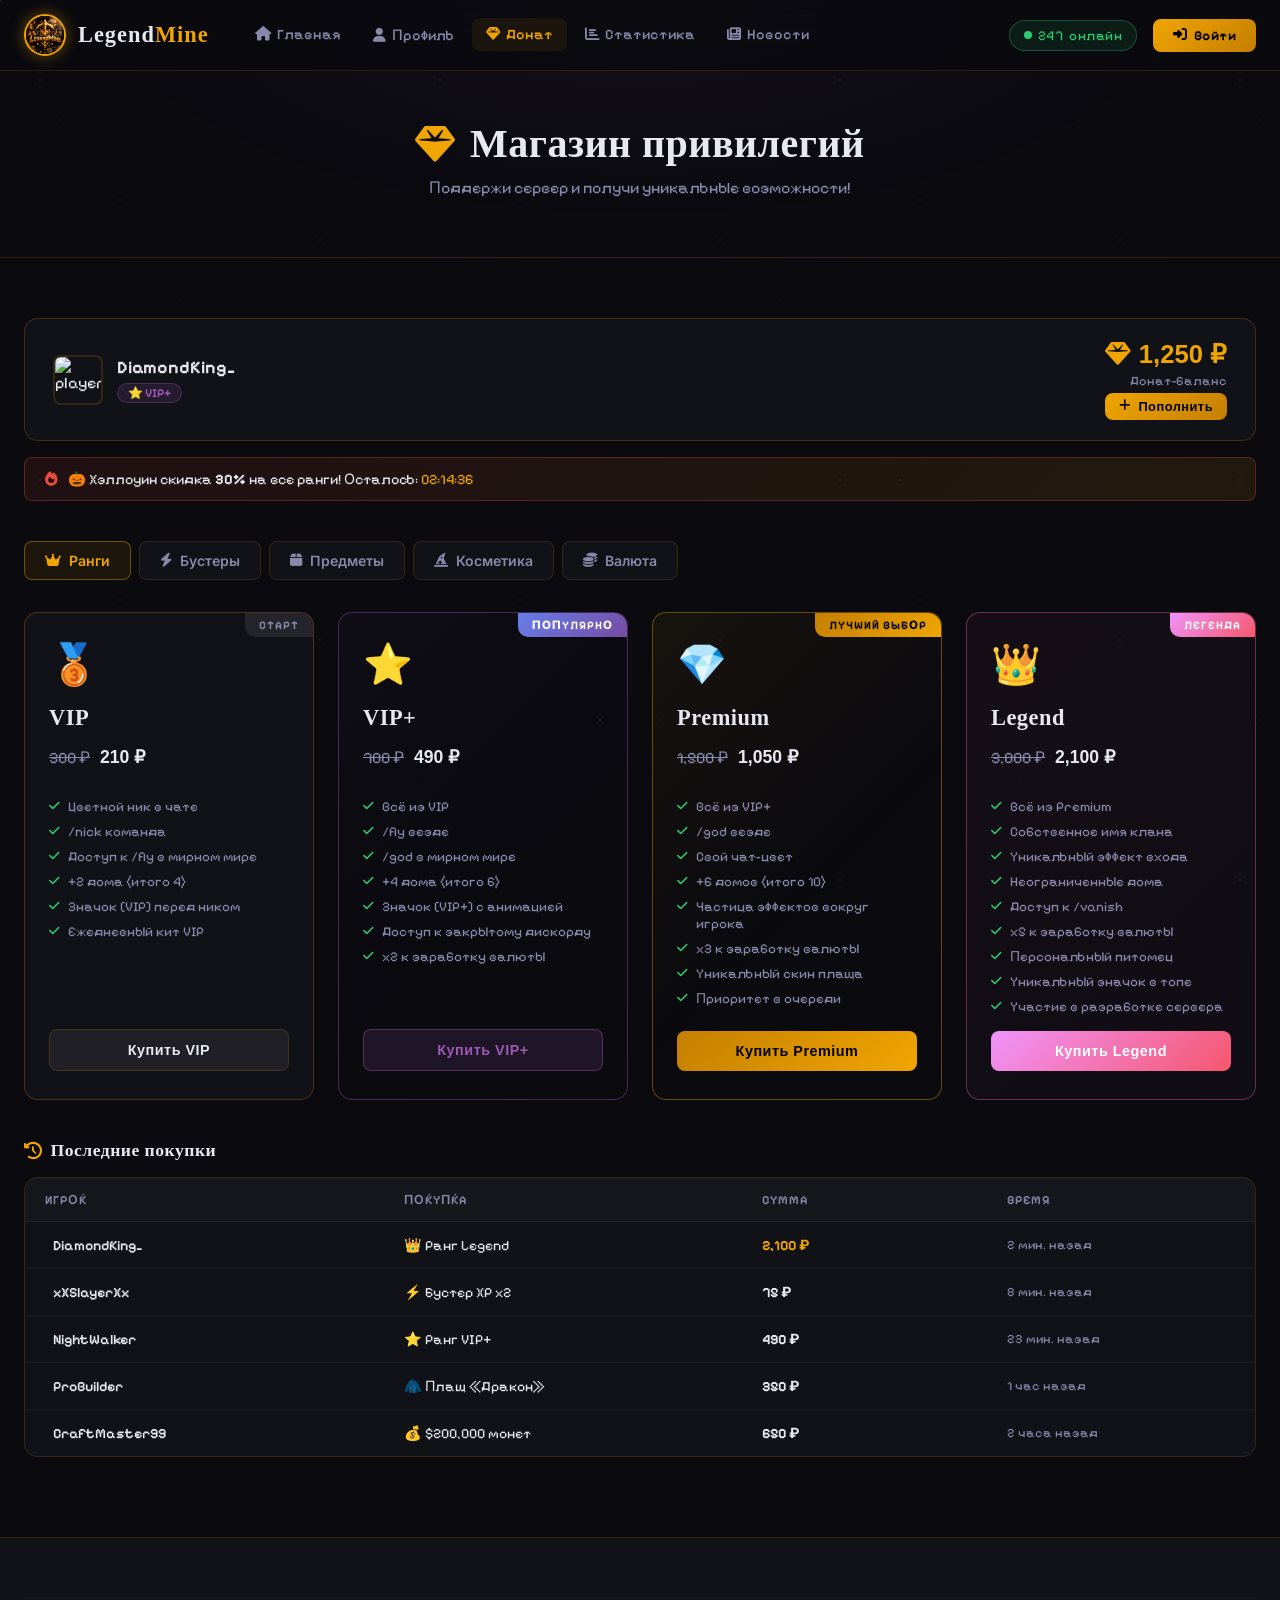
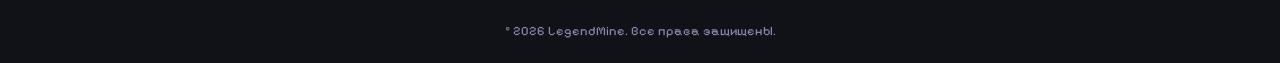
==== commit afb2d496: "Update site copy: natural Minecraft texts and pixel font styling" ====
--- a/donate.html
+++ b/donate.html
@@ -6,7 +6,9 @@
   <title>Донат — LegendMine</title>
   <link rel="stylesheet" href="style.css"/>
   <link rel="preconnect" href="https://fonts.googleapis.com">
-  <link href="https://fonts.googleapis.com/css2?family=Cinzel:wght@400;700;900&family=Rajdhani:wght@400;500;600;700&family=Inter:wght@300;400;500;600&display=swap" rel="stylesheet">
+  <link rel="preconnect" href="https://fonts.gstatic.com" crossorigin>
+  <link href="https://fonts.googleapis.com/css2?family=Pixelify+Sans:wght@400;500;600;700&family=Press+Start+2P&family=Inter:wght@300;400;500;600&display=swap" rel="stylesheet">
+  <link href="https://fonts.cdnfonts.com/css/minecraft-4" rel="stylesheet">
   <link rel="stylesheet" href="https://cdnjs.cloudflare.com/ajax/libs/font-awesome/6.5.0/css/all.min.css"/>
 </head>
 <body>
--- a/style.css
+++ b/style.css
@@ -3,7 +3,12 @@
    Dark Gold Theme | Minecraft Server
    ===================================================== */
 
+@import url('https://fonts.cdnfonts.com/css/minecraft-4');
+@import url('https://fonts.googleapis.com/css2?family=Pixelify+Sans:wght@400;500;600;700&family=Press+Start+2P&family=Inter:wght@400;500;600&display=swap');
+
 :root {
+  --font-pixel: 'Minecraft', 'Pixelify Sans', 'Press Start 2P', monospace;
+  --font-text: 'Pixelify Sans', 'Inter', sans-serif;
   --gold: #f0a500;
   --gold-light: #ffd700;
   --gold-dark: #c47f00;
@@ -30,11 +35,44 @@
 html { scroll-behavior: smooth; }
 
 body {
-  font-family: 'Inter', sans-serif;
+  font-family: var(--font-text);
   background: var(--bg-dark);
   color: var(--text);
   overflow-x: hidden;
   min-height: 100vh;
+}
+
+h1, h2, h3, h4,
+.logo-text,
+.hero-title,
+.hero-sub,
+.server-card h3,
+.server-card-badge,
+.server-version,
+.ip-value,
+.copy-btn,
+.btn-primary,
+.btn-secondary,
+.btn-login,
+.online-badge,
+.section-tag,
+.section-title h2,
+.tab-btn,
+.rank,
+.leader-val,
+.leader-badge,
+.news-tag,
+.news-card h3,
+.d-amount,
+.d-rank,
+.hs-num,
+.hs-label,
+.join-text h2,
+.join-ip span,
+.footer-logo span,
+.footer-col h4 {
+  font-family: var(--font-pixel);
+  letter-spacing: 0.5px;
 }
 
 /* =====================================================
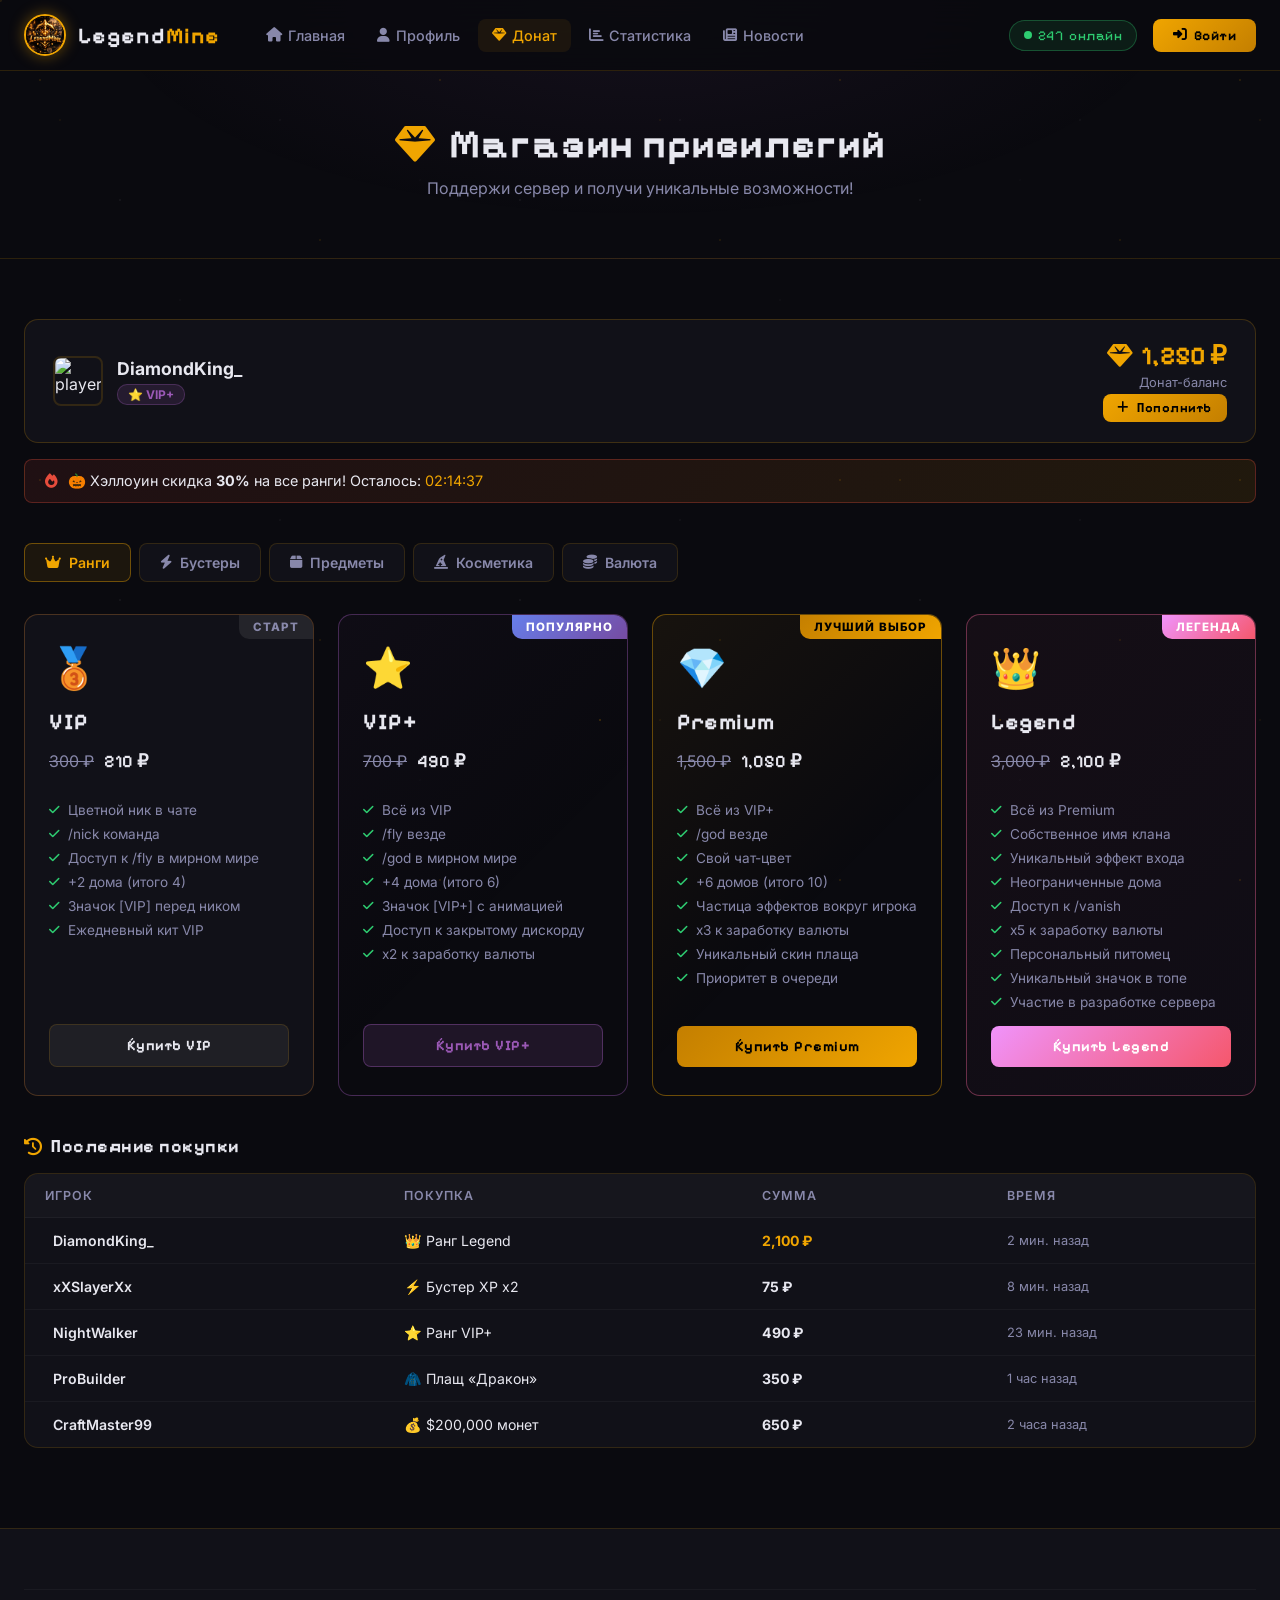
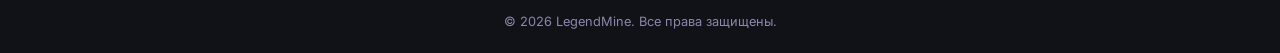
==== commit b3ee7fa3: "Fix font glyphs: use unified Pixelify Sans with complete Cyrillic support, remove incomplete all-cap" ====
--- a/donate.html
+++ b/donate.html
@@ -7,8 +7,7 @@
   <link rel="stylesheet" href="style.css"/>
   <link rel="preconnect" href="https://fonts.googleapis.com">
   <link rel="preconnect" href="https://fonts.gstatic.com" crossorigin>
-  <link href="https://fonts.googleapis.com/css2?family=Pixelify+Sans:wght@400;500;600;700&family=Press+Start+2P&family=Inter:wght@300;400;500;600&display=swap" rel="stylesheet">
-  <link href="https://fonts.cdnfonts.com/css/minecraft-4" rel="stylesheet">
+  <link href="https://fonts.googleapis.com/css2?family=Pixelify+Sans:wght@400;500;600;700&family=Inter:wght@400;500;600;700&display=swap" rel="stylesheet">
   <link rel="stylesheet" href="https://cdnjs.cloudflare.com/ajax/libs/font-awesome/6.5.0/css/all.min.css"/>
 </head>
 <body>
--- a/style.css
+++ b/style.css
@@ -3,12 +3,11 @@
    Dark Gold Theme | Minecraft Server
    ===================================================== */
 
-@import url('https://fonts.cdnfonts.com/css/minecraft-4');
-@import url('https://fonts.googleapis.com/css2?family=Pixelify+Sans:wght@400;500;600;700&family=Press+Start+2P&family=Inter:wght@400;500;600&display=swap');
+@import url('https://fonts.googleapis.com/css2?family=Pixelify+Sans:wght@400;500;600;700&family=Inter:wght@400;500;600;700&display=swap');
 
 :root {
-  --font-pixel: 'Minecraft', 'Pixelify Sans', 'Press Start 2P', monospace;
-  --font-text: 'Pixelify Sans', 'Inter', sans-serif;
+  --font-pixel: 'Pixelify Sans', monospace;
+  --font-body: 'Inter', -apple-system, BlinkMacSystemFont, 'Segoe UI', Roboto, sans-serif;
   --gold: #f0a500;
   --gold-light: #ffd700;
   --gold-dark: #c47f00;
@@ -35,7 +34,7 @@
 html { scroll-behavior: smooth; }
 
 body {
-  font-family: var(--font-text);
+  font-family: var(--font-body);
   background: var(--bg-dark);
   color: var(--text);
   overflow-x: hidden;
@@ -45,7 +44,6 @@
 h1, h2, h3, h4,
 .logo-text,
 .hero-title,
-.hero-sub,
 .server-card h3,
 .server-card-badge,
 .server-version,
@@ -66,13 +64,25 @@
 .d-amount,
 .d-rank,
 .hs-num,
-.hs-label,
 .join-text h2,
 .join-ip span,
 .footer-logo span,
 .footer-col h4 {
   font-family: var(--font-pixel);
   letter-spacing: 0.5px;
+}
+
+.hero-sub {
+  font-family: var(--font-body);
+  font-size: 1.15rem;
+  color: var(--text-muted);
+}
+
+.hs-label {
+  font-family: var(--font-body);
+  font-size: 0.85rem;
+  text-transform: uppercase;
+  letter-spacing: 1px;
 }
 
 /* =====================================================
@@ -151,7 +161,7 @@
   box-shadow: 0 0 15px rgba(240,165,0,0.4);
 }
 .logo-text {
-  font-family: 'Cinzel', serif;
+  font-family: var(--font-pixel);
   font-size: 1.4rem;
   font-weight: 700;
   color: var(--text);
@@ -244,7 +254,7 @@
   border: none;
   cursor: pointer;
   transition: all 0.3s;
-  font-family: 'Rajdhani', sans-serif;
+  font-family: var(--font-pixel);
   letter-spacing: 0.5px;
 }
 .btn-primary:hover { transform: translateY(-2px); box-shadow: 0 8px 25px rgba(240,165,0,0.4); }
@@ -263,7 +273,7 @@
   border: 2px solid var(--gold);
   cursor: pointer;
   transition: all 0.3s;
-  font-family: 'Rajdhani', sans-serif;
+  font-family: var(--font-pixel);
 }
 .btn-secondary:hover { background: rgba(240,165,0,0.1); transform: translateY(-2px); }
 
@@ -334,7 +344,7 @@
   text-transform: uppercase;
 }
 .hero-title {
-  font-family: 'Cinzel', serif;
+  font-family: var(--font-pixel);
   font-size: clamp(3rem, 7vw, 5.5rem);
   font-weight: 900;
   line-height: 1;
@@ -365,7 +375,7 @@
 }
 .ip-label { color: var(--text-muted); font-size: 0.85rem; }
 .ip-value {
-  font-family: 'Rajdhani', sans-serif;
+  font-family: var(--font-pixel);
   font-size: 1.2rem;
   font-weight: 700;
   color: var(--gold);
@@ -404,7 +414,7 @@
   gap: 4px;
 }
 .hs-num {
-  font-family: 'Cinzel', serif;
+  font-family: var(--font-pixel);
   font-size: 1.8rem;
   font-weight: 700;
   color: var(--gold);
@@ -450,7 +460,7 @@
   margin-bottom: 12px;
 }
 .section-title h2 {
-  font-family: 'Cinzel', serif;
+  font-family: var(--font-pixel);
   font-size: clamp(1.8rem, 3vw, 2.6rem);
   font-weight: 700;
   color: var(--text);
@@ -513,7 +523,7 @@
   letter-spacing: 1px;
 }
 .server-card h3 {
-  font-family: 'Cinzel', serif;
+  font-family: var(--font-pixel);
   font-size: 1.3rem;
   font-weight: 700;
   margin-bottom: 10px;
@@ -588,7 +598,7 @@
 .rank { font-size: 1.2rem; min-width: 32px; }
 .leader-avatar { width: 36px; height: 36px; border-radius: 6px; border: 1px solid var(--border); }
 .leader-name { flex: 1; font-weight: 600; font-size: 0.95rem; }
-.leader-val { color: var(--gold); font-weight: 700; font-family: 'Rajdhani', sans-serif; font-size: 1rem; }
+.leader-val { color: var(--gold); font-weight: 700; font-family: var(--font-pixel); font-size: 1rem; }
 .leader-badge {
   padding: 3px 10px;
   border-radius: 12px;
@@ -645,7 +655,7 @@
 .news-tag.donate { background: rgba(240,165,0,0.15); color: var(--gold); }
 .news-date { color: var(--text-muted); font-size: 0.8rem; margin-bottom: 12px; }
 .news-card h3 {
-  font-family: 'Cinzel', serif;
+  font-family: var(--font-pixel);
   font-size: 1rem;
   font-weight: 700;
   margin-bottom: 10px;
@@ -720,7 +730,7 @@
   background: radial-gradient(ellipse at right, rgba(240,165,0,0.05), transparent 70%);
 }
 .join-text h2 {
-  font-family: 'Cinzel', serif;
+  font-family: var(--font-pixel);
   font-size: 2.2rem;
   font-weight: 700;
   margin-bottom: 12px;
@@ -736,7 +746,7 @@
   padding: 12px 20px;
   display: inline-flex;
 }
-.join-ip span { font-family: 'Rajdhani', sans-serif; font-size: 1.3rem; font-weight: 700; color: var(--gold); letter-spacing: 2px; }
+.join-ip span { font-family: var(--font-pixel); font-size: 1.3rem; font-weight: 700; color: var(--gold); letter-spacing: 2px; }
 .join-ip button { background: none; border: none; color: var(--text-muted); cursor: pointer; font-size: 1rem; transition: color 0.2s; }
 .join-ip button:hover { color: var(--gold); }
 .join-logo img { width: 180px; height: 180px; object-fit: cover; border-radius: 50%; border: 2px solid rgba(240,165,0,0.3); box-shadow: 0 0 50px rgba(240,165,0,0.2); animation: float 6s ease-in-out infinite; }
@@ -761,7 +771,7 @@
   display: flex;
   align-items: center;
   gap: 10px;
-  font-family: 'Cinzel', serif;
+  font-family: var(--font-pixel);
   font-size: 1.3rem;
   font-weight: 700;
   margin-bottom: 16px;
@@ -783,7 +793,7 @@
   font-size: 0.9rem;
 }
 .social-link:hover { background: rgba(240,165,0,0.1); border-color: rgba(240,165,0,0.4); color: var(--gold); }
-.footer-col h4 { font-family: 'Cinzel', serif; font-weight: 700; margin-bottom: 16px; color: var(--text); }
+.footer-col h4 { font-family: var(--font-pixel); font-weight: 700; margin-bottom: 16px; color: var(--text); }
 .footer-col ul { list-style: none; }
 .footer-col ul li { margin-bottom: 8px; }
 .footer-col ul li a { color: var(--text-muted); text-decoration: none; font-size: 0.88rem; transition: color 0.2s; }
@@ -832,7 +842,7 @@
   z-index: 1;
 }
 .page-header h1 {
-  font-family: 'Cinzel', serif;
+  font-family: var(--font-pixel);
   font-size: 2.5rem;
   font-weight: 700;
   margin-bottom: 10px;
@@ -921,7 +931,7 @@
   text-align: center;
 }
 .profile-name {
-  font-family: 'Cinzel', serif;
+  font-family: var(--font-pixel);
   font-size: 1.3rem;
   font-weight: 700;
   margin-bottom: 8px;
@@ -976,7 +986,7 @@
 .donate-icon { background: rgba(155,89,182,0.1); color: var(--purple); }
 .balance-info { display: flex; flex-direction: column; }
 .balance-info small { color: var(--text-muted); font-size: 0.75rem; margin-bottom: 3px; }
-.balance-amount { font-family: 'Rajdhani', sans-serif; font-size: 1.1rem; font-weight: 700; color: var(--gold); }
+.balance-amount { font-family: var(--font-pixel); font-size: 1.1rem; font-weight: 700; color: var(--gold); }
 
 /* RIGHT */
 .profile-right {
@@ -1043,7 +1053,7 @@
 .stat-icon.blocks { background: rgba(52,73,94,0.3); color: #7f8c8d; }
 .stat-icon.mobs { background: rgba(46,204,113,0.1); color: var(--green); }
 .stat-icon.level { background: rgba(240,165,0,0.1); color: var(--gold); }
-.stat-val { font-family: 'Rajdhani', sans-serif; font-size: 1.5rem; font-weight: 700; color: var(--text); }
+.stat-val { font-family: var(--font-pixel); font-size: 1.5rem; font-weight: 700; color: var(--text); }
 .stat-name { font-size: 0.78rem; color: var(--text-muted); margin-top: 2px; }
 .xp-section { margin-bottom: 20px; }
 .xp-label { display: flex; justify-content: space-between; font-size: 0.85rem; margin-bottom: 8px; color: var(--text-muted); }
@@ -1065,7 +1075,7 @@
 .clan-role { color: var(--text-muted); font-size: 0.8rem; }
 
 /* Inventory tab */
-.inventory-label { font-weight: 700; font-family: 'Cinzel', serif; font-size: 0.9rem; margin-bottom: 12px; color: var(--text-muted); text-transform: uppercase; letter-spacing: 1px; }
+.inventory-label { font-weight: 700; font-family: var(--font-pixel); font-size: 0.9rem; margin-bottom: 12px; color: var(--text-muted); text-transform: uppercase; letter-spacing: 1px; }
 .equipment-grid {
   display: grid;
   grid-template-columns: repeat(3, 1fr);
@@ -1140,7 +1150,7 @@
 .hotbar-slot.active-slot { border-color: var(--gold); background: rgba(240,165,0,0.08); }
 
 /* Resources tab */
-.resources-title { font-family: 'Cinzel', serif; font-size: 1.1rem; font-weight: 700; margin-bottom: 20px; }
+.resources-title { font-family: var(--font-pixel); font-size: 1.1rem; font-weight: 700; margin-bottom: 20px; }
 .resources-grid {
   display: grid;
   grid-template-columns: repeat(3, 1fr);
@@ -1156,7 +1166,7 @@
 .res-card:hover { transform: translateY(-2px); border-color: var(--border-hover); }
 .res-emoji { font-size: 1.5rem; margin-bottom: 8px; }
 .res-name { font-size: 0.8rem; color: var(--text-muted); margin-bottom: 4px; }
-.res-count { font-family: 'Rajdhani', sans-serif; font-size: 1.1rem; font-weight: 700; margin-bottom: 8px; }
+.res-count { font-family: var(--font-pixel); font-size: 1.1rem; font-weight: 700; margin-bottom: 8px; }
 .res-bar { height: 4px; background: rgba(255,255,255,0.06); border-radius: 2px; overflow: hidden; }
 .res-fill { height: 100%; border-radius: 2px; transition: width 1s ease; }
 .res-card.diamond .res-fill { background: #4dd9ff; }
@@ -1268,7 +1278,7 @@
 .d-bal-nick { font-weight: 700; font-size: 1.1rem; margin-bottom: 4px; }
 .d-bal-rank { display: inline-block; padding: 2px 10px; border-radius: 10px; font-size: 0.75rem; font-weight: 700; }
 .d-bal-right { display: flex; flex-direction: column; align-items: flex-end; gap: 4px; }
-.d-bal-amount { display: flex; align-items: center; gap: 8px; font-size: 1.6rem; font-weight: 700; font-family: 'Rajdhani', sans-serif; }
+.d-bal-amount { display: flex; align-items: center; gap: 8px; font-size: 1.6rem; font-weight: 700; font-family: var(--font-pixel); }
 .d-bal-right small { color: var(--text-muted); font-size: 0.8rem; }
 .sale-banner {
   display: flex;
@@ -1352,13 +1362,13 @@
 }
 .rank-icon { font-size: 2.5rem; }
 .rank-name {
-  font-family: 'Cinzel', serif;
+  font-family: var(--font-pixel);
   font-size: 1.4rem;
   font-weight: 700;
 }
 .rank-price { display: flex; align-items: baseline; gap: 10px; }
 .old-price { color: var(--text-muted); font-size: 1rem; text-decoration: line-through; }
-.cur-price { color: var(--gold); font-family: 'Rajdhani', sans-serif; font-size: 1.8rem; font-weight: 700; }
+.cur-price { color: var(--gold); font-family: var(--font-pixel); font-size: 1.8rem; font-weight: 700; }
 .rank-perks { list-style: none; display: flex; flex-direction: column; gap: 8px; flex: 1; }
 .rank-perks li {
   display: flex;
@@ -1379,7 +1389,7 @@
   font-size: 0.9rem;
   font-weight: 700;
   transition: all 0.2s;
-  font-family: 'Rajdhani', sans-serif;
+  font-family: var(--font-pixel);
   letter-spacing: 0.5px;
 }
 .rank-buy-btn:hover { background: rgba(255,255,255,0.1); }
@@ -1409,7 +1419,7 @@
 .item-emoji { font-size: 2.5rem; margin-bottom: 12px; }
 .item-card h4 { font-weight: 700; font-size: 0.95rem; margin-bottom: 8px; }
 .item-card p { color: var(--text-muted); font-size: 0.82rem; line-height: 1.5; margin-bottom: 14px; }
-.item-price { color: var(--gold); font-family: 'Rajdhani', sans-serif; font-size: 1.2rem; font-weight: 700; margin-bottom: 12px; }
+.item-price { color: var(--gold); font-family: var(--font-pixel); font-size: 1.2rem; font-weight: 700; margin-bottom: 12px; }
 .item-buy {
   width: 100%;
   padding: 9px;
@@ -1421,7 +1431,7 @@
   font-size: 0.85rem;
   font-weight: 700;
   transition: all 0.2s;
-  font-family: 'Rajdhani', sans-serif;
+  font-family: var(--font-pixel);
 }
 .item-buy:hover { background: rgba(240,165,0,0.15); }
 
@@ -1457,7 +1467,7 @@
   white-space: nowrap;
 }
 .cur-icon { font-size: 2rem; margin-bottom: 10px; }
-.cur-amount { font-family: 'Rajdhani', sans-serif; font-size: 1.4rem; font-weight: 700; color: var(--gold); }
+.cur-amount { font-family: var(--font-pixel); font-size: 1.4rem; font-weight: 700; color: var(--gold); }
 .cur-label { color: var(--text-muted); font-size: 0.8rem; margin-bottom: 12px; }
 .cur-price { color: var(--text); font-size: 1.1rem; font-weight: 600; margin-bottom: 14px; }
 .cur-buy {
@@ -1471,14 +1481,14 @@
   font-size: 0.85rem;
   font-weight: 700;
   transition: all 0.2s;
-  font-family: 'Rajdhani', sans-serif;
+  font-family: var(--font-pixel);
 }
 .cur-buy:hover { background: rgba(255,255,255,0.1); color: var(--text); }
 .cur-buy.gold-btn { background: linear-gradient(135deg, var(--gold-dark), var(--gold)); color: #000; border: none; }
 
 /* Donate History */
 .donate-history { margin-top: 20px; }
-.donate-history h3 { font-family: 'Cinzel', serif; font-size: 1.1rem; font-weight: 700; margin-bottom: 16px; display: flex; align-items: center; gap: 8px; }
+.donate-history h3 { font-family: var(--font-pixel); font-size: 1.1rem; font-weight: 700; margin-bottom: 16px; display: flex; align-items: center; gap: 8px; }
 .donate-history h3 i { color: var(--gold); }
 .dh-table { background: var(--bg-card); border: 1px solid var(--border); border-radius: var(--radius); overflow: hidden; }
 .dh-row {
@@ -1556,9 +1566,9 @@
   margin: 0 auto 20px;
 }
 .modal-icon.gold { background: rgba(240,165,0,0.1); color: var(--gold); }
-.modal-box h3 { font-family: 'Cinzel', serif; font-size: 1.3rem; font-weight: 700; text-align: center; margin-bottom: 12px; }
+.modal-box h3 { font-family: var(--font-pixel); font-size: 1.3rem; font-weight: 700; text-align: center; margin-bottom: 12px; }
 .modal-price { text-align: center; margin-bottom: 24px; }
-.modal-price span { font-family: 'Rajdhani', sans-serif; font-size: 2rem; font-weight: 700; color: var(--gold); }
+.modal-price span { font-family: var(--font-pixel); font-size: 2rem; font-weight: 700; color: var(--gold); }
 .modal-input-group { margin-bottom: 20px; }
 .modal-input-group label { display: block; font-size: 0.85rem; color: var(--text-muted); margin-bottom: 8px; }
 .modal-input {
@@ -1618,7 +1628,7 @@
   font-size: 0.85rem;
   font-weight: 600;
   transition: all 0.2s;
-  font-family: 'Rajdhani', sans-serif;
+  font-family: var(--font-pixel);
   white-space: nowrap;
 }
 .topup-btn:hover, .topup-btn.active { background: rgba(240,165,0,0.1); border-color: rgba(240,165,0,0.4); color: var(--gold); }
@@ -1753,7 +1763,7 @@
   margin-bottom: 12px;
 }
 .auth-title {
-  font-family: 'Cinzel', serif;
+  font-family: var(--font-pixel);
   font-size: 1.8rem;
   font-weight: 700;
   margin-bottom: 6px;
@@ -2024,7 +2034,7 @@
   text-shadow: 1px 1px 0 #000, -1px 1px 0 #000, 1px -1px 0 #000;
   z-index: 2;
   line-height: 1;
-  font-family: 'Rajdhani', sans-serif;
+  font-family: var(--font-pixel);
   pointer-events: none;
 }
 
@@ -2089,7 +2099,7 @@
 .mc-tooltip-name {
   font-size: 0.88rem;
   font-weight: 700;
-  font-family: 'Rajdhani', sans-serif;
+  font-family: var(--font-pixel);
   margin-bottom: 4px;
 }
 .mc-tooltip-enchants { display: flex; flex-direction: column; gap: 2px; }
@@ -2143,7 +2153,7 @@
   font-size: 1.8rem;
   color: #ff6b6b;
 }
-.console-gate h3 { font-family: 'Cinzel', serif; font-size: 1.3rem; font-weight: 700; }
+.console-gate h3 { font-family: var(--font-pixel); font-size: 1.3rem; font-weight: 700; }
 .console-gate p { color: var(--text-muted); font-size: 0.88rem; }
 
 /* Console UI */
@@ -2166,7 +2176,7 @@
   font-size: 0.82rem;
   font-weight: 600;
   color: var(--green);
-  font-family: 'Rajdhani', sans-serif;
+  font-family: var(--font-pixel);
 }
 .console-admin-badge {
   background: rgba(231,76,60,0.1);
@@ -2315,7 +2325,7 @@
 }
 .cpd-skin { height: 80px; object-fit: contain; image-rendering: pixelated; flex-shrink: 0; }
 .cpd-info { flex: 1; }
-.cpd-name { font-family: 'Cinzel', serif; font-size: 1.1rem; font-weight: 700; margin-bottom: 4px; }
+.cpd-name { font-family: var(--font-pixel); font-size: 1.1rem; font-weight: 700; margin-bottom: 4px; }
 .cpd-rank { display: inline-block; padding: 2px 10px; border-radius: 10px; font-size: 0.75rem; font-weight: 700; margin-bottom: 6px; }
 .cpd-status { font-size: 0.8rem; color: var(--text-muted); }
 .cpd-actions { display: flex; flex-direction: column; gap: 5px; }
@@ -2353,7 +2363,7 @@
   padding: 10px 8px;
   text-align: center;
 }
-.cpd-stat span { display: block; font-family: 'Rajdhani', sans-serif; font-size: 1rem; font-weight: 700; color: var(--gold); }
+.cpd-stat span { display: block; font-family: var(--font-pixel); font-size: 1rem; font-weight: 700; color: var(--gold); }
 .cpd-stat small { display: block; font-size: 0.68rem; color: var(--text-muted); margin-top: 2px; }
 
 .cpd-inv-label {
@@ -2454,7 +2464,7 @@
   gap: 4px;
 }
 .si-card i { color: var(--gold); font-size: 1rem; }
-.si-card span { font-family: 'Rajdhani', sans-serif; font-size: 1.1rem; font-weight: 700; color: var(--text); }
+.si-card span { font-family: var(--font-pixel); font-size: 1.1rem; font-weight: 700; color: var(--text); }
 .si-card small { font-size: 0.7rem; color: var(--text-muted); }
 .si-version {
   text-align: center;
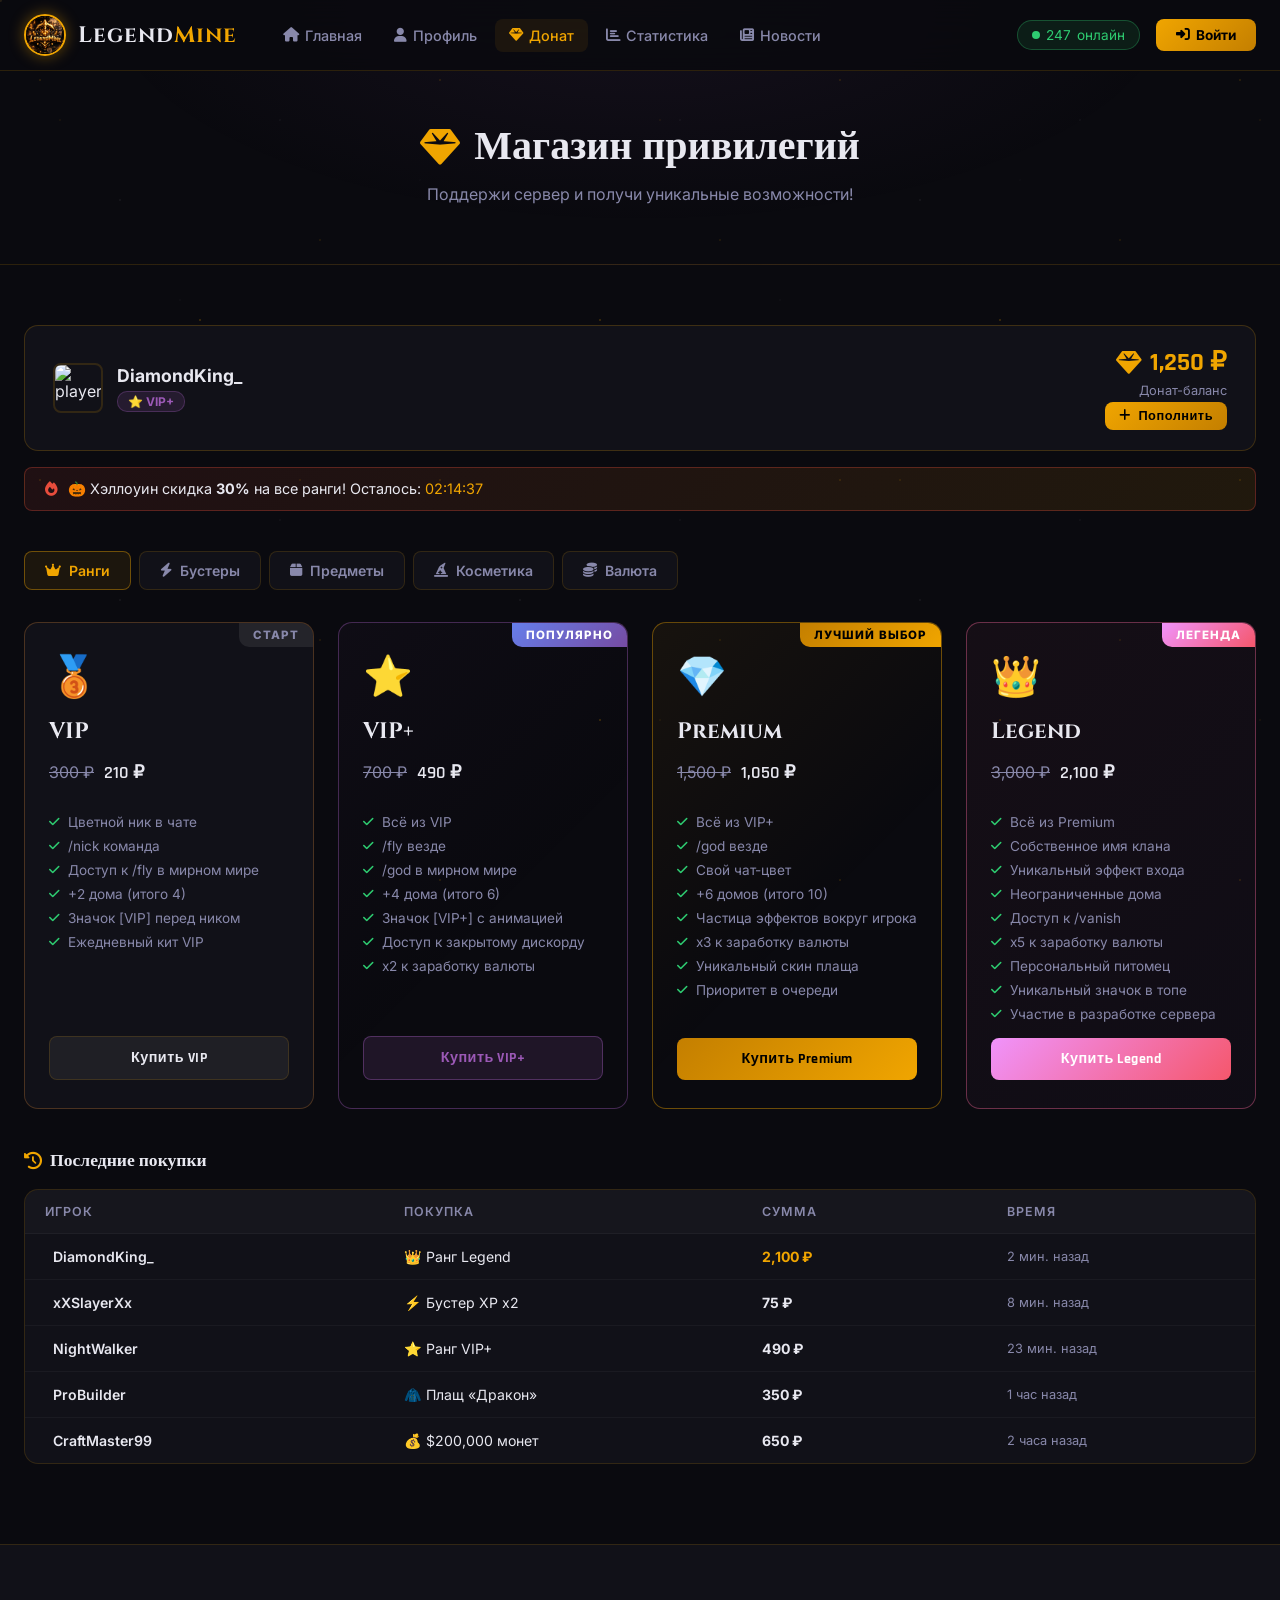
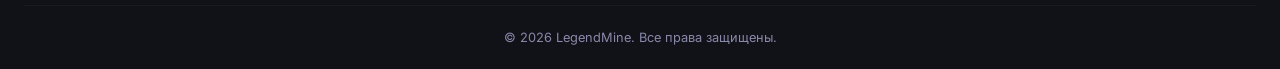
==== commit 9eb91d03: "Revert to standard fonts and fix instant one-click login for demo accounts" ====
--- a/donate.html
+++ b/donate.html
@@ -7,7 +7,7 @@
   <link rel="stylesheet" href="style.css"/>
   <link rel="preconnect" href="https://fonts.googleapis.com">
   <link rel="preconnect" href="https://fonts.gstatic.com" crossorigin>
-  <link href="https://fonts.googleapis.com/css2?family=Pixelify+Sans:wght@400;500;600;700&family=Inter:wght@400;500;600;700&display=swap" rel="stylesheet">
+  <link href="https://fonts.googleapis.com/css2?family=Cinzel:wght@400;700;900&family=Rajdhani:wght@400;500;600;700&family=Inter:wght@300;400;500;600;700&display=swap" rel="stylesheet">
   <link rel="stylesheet" href="https://cdnjs.cloudflare.com/ajax/libs/font-awesome/6.5.0/css/all.min.css"/>
 </head>
 <body>
--- a/style.css
+++ b/style.css
@@ -3,11 +3,7 @@
    Dark Gold Theme | Minecraft Server
    ===================================================== */
 
-@import url('https://fonts.googleapis.com/css2?family=Pixelify+Sans:wght@400;500;600;700&family=Inter:wght@400;500;600;700&display=swap');
-
 :root {
-  --font-pixel: 'Pixelify Sans', monospace;
-  --font-body: 'Inter', -apple-system, BlinkMacSystemFont, 'Segoe UI', Roboto, sans-serif;
   --gold: #f0a500;
   --gold-light: #ffd700;
   --gold-dark: #c47f00;
@@ -34,55 +30,11 @@
 html { scroll-behavior: smooth; }
 
 body {
-  font-family: var(--font-body);
+  font-family: 'Inter', sans-serif;
   background: var(--bg-dark);
   color: var(--text);
   overflow-x: hidden;
   min-height: 100vh;
-}
-
-h1, h2, h3, h4,
-.logo-text,
-.hero-title,
-.server-card h3,
-.server-card-badge,
-.server-version,
-.ip-value,
-.copy-btn,
-.btn-primary,
-.btn-secondary,
-.btn-login,
-.online-badge,
-.section-tag,
-.section-title h2,
-.tab-btn,
-.rank,
-.leader-val,
-.leader-badge,
-.news-tag,
-.news-card h3,
-.d-amount,
-.d-rank,
-.hs-num,
-.join-text h2,
-.join-ip span,
-.footer-logo span,
-.footer-col h4 {
-  font-family: var(--font-pixel);
-  letter-spacing: 0.5px;
-}
-
-.hero-sub {
-  font-family: var(--font-body);
-  font-size: 1.15rem;
-  color: var(--text-muted);
-}
-
-.hs-label {
-  font-family: var(--font-body);
-  font-size: 0.85rem;
-  text-transform: uppercase;
-  letter-spacing: 1px;
 }
 
 /* =====================================================
@@ -161,7 +113,7 @@
   box-shadow: 0 0 15px rgba(240,165,0,0.4);
 }
 .logo-text {
-  font-family: var(--font-pixel);
+  font-family: 'Cinzel', serif;
   font-size: 1.4rem;
   font-weight: 700;
   color: var(--text);
@@ -254,7 +206,7 @@
   border: none;
   cursor: pointer;
   transition: all 0.3s;
-  font-family: var(--font-pixel);
+  font-family: 'Rajdhani', sans-serif;
   letter-spacing: 0.5px;
 }
 .btn-primary:hover { transform: translateY(-2px); box-shadow: 0 8px 25px rgba(240,165,0,0.4); }
@@ -273,7 +225,7 @@
   border: 2px solid var(--gold);
   cursor: pointer;
   transition: all 0.3s;
-  font-family: var(--font-pixel);
+  font-family: 'Rajdhani', sans-serif;
 }
 .btn-secondary:hover { background: rgba(240,165,0,0.1); transform: translateY(-2px); }
 
@@ -344,7 +296,7 @@
   text-transform: uppercase;
 }
 .hero-title {
-  font-family: var(--font-pixel);
+  font-family: 'Cinzel', serif;
   font-size: clamp(3rem, 7vw, 5.5rem);
   font-weight: 900;
   line-height: 1;
@@ -375,7 +327,7 @@
 }
 .ip-label { color: var(--text-muted); font-size: 0.85rem; }
 .ip-value {
-  font-family: var(--font-pixel);
+  font-family: 'Rajdhani', sans-serif;
   font-size: 1.2rem;
   font-weight: 700;
   color: var(--gold);
@@ -414,7 +366,7 @@
   gap: 4px;
 }
 .hs-num {
-  font-family: var(--font-pixel);
+  font-family: 'Cinzel', serif;
   font-size: 1.8rem;
   font-weight: 700;
   color: var(--gold);
@@ -460,7 +412,7 @@
   margin-bottom: 12px;
 }
 .section-title h2 {
-  font-family: var(--font-pixel);
+  font-family: 'Cinzel', serif;
   font-size: clamp(1.8rem, 3vw, 2.6rem);
   font-weight: 700;
   color: var(--text);
@@ -523,7 +475,7 @@
   letter-spacing: 1px;
 }
 .server-card h3 {
-  font-family: var(--font-pixel);
+  font-family: 'Cinzel', serif;
   font-size: 1.3rem;
   font-weight: 700;
   margin-bottom: 10px;
@@ -598,7 +550,7 @@
 .rank { font-size: 1.2rem; min-width: 32px; }
 .leader-avatar { width: 36px; height: 36px; border-radius: 6px; border: 1px solid var(--border); }
 .leader-name { flex: 1; font-weight: 600; font-size: 0.95rem; }
-.leader-val { color: var(--gold); font-weight: 700; font-family: var(--font-pixel); font-size: 1rem; }
+.leader-val { color: var(--gold); font-weight: 700; font-family: 'Rajdhani', sans-serif; font-size: 1rem; }
 .leader-badge {
   padding: 3px 10px;
   border-radius: 12px;
@@ -655,7 +607,7 @@
 .news-tag.donate { background: rgba(240,165,0,0.15); color: var(--gold); }
 .news-date { color: var(--text-muted); font-size: 0.8rem; margin-bottom: 12px; }
 .news-card h3 {
-  font-family: var(--font-pixel);
+  font-family: 'Cinzel', serif;
   font-size: 1rem;
   font-weight: 700;
   margin-bottom: 10px;
@@ -730,7 +682,7 @@
   background: radial-gradient(ellipse at right, rgba(240,165,0,0.05), transparent 70%);
 }
 .join-text h2 {
-  font-family: var(--font-pixel);
+  font-family: 'Cinzel', serif;
   font-size: 2.2rem;
   font-weight: 700;
   margin-bottom: 12px;
@@ -746,7 +698,7 @@
   padding: 12px 20px;
   display: inline-flex;
 }
-.join-ip span { font-family: var(--font-pixel); font-size: 1.3rem; font-weight: 700; color: var(--gold); letter-spacing: 2px; }
+.join-ip span { font-family: 'Rajdhani', sans-serif; font-size: 1.3rem; font-weight: 700; color: var(--gold); letter-spacing: 2px; }
 .join-ip button { background: none; border: none; color: var(--text-muted); cursor: pointer; font-size: 1rem; transition: color 0.2s; }
 .join-ip button:hover { color: var(--gold); }
 .join-logo img { width: 180px; height: 180px; object-fit: cover; border-radius: 50%; border: 2px solid rgba(240,165,0,0.3); box-shadow: 0 0 50px rgba(240,165,0,0.2); animation: float 6s ease-in-out infinite; }
@@ -771,7 +723,7 @@
   display: flex;
   align-items: center;
   gap: 10px;
-  font-family: var(--font-pixel);
+  font-family: 'Cinzel', serif;
   font-size: 1.3rem;
   font-weight: 700;
   margin-bottom: 16px;
@@ -793,7 +745,7 @@
   font-size: 0.9rem;
 }
 .social-link:hover { background: rgba(240,165,0,0.1); border-color: rgba(240,165,0,0.4); color: var(--gold); }
-.footer-col h4 { font-family: var(--font-pixel); font-weight: 700; margin-bottom: 16px; color: var(--text); }
+.footer-col h4 { font-family: 'Cinzel', serif; font-weight: 700; margin-bottom: 16px; color: var(--text); }
 .footer-col ul { list-style: none; }
 .footer-col ul li { margin-bottom: 8px; }
 .footer-col ul li a { color: var(--text-muted); text-decoration: none; font-size: 0.88rem; transition: color 0.2s; }
@@ -842,7 +794,7 @@
   z-index: 1;
 }
 .page-header h1 {
-  font-family: var(--font-pixel);
+  font-family: 'Cinzel', serif;
   font-size: 2.5rem;
   font-weight: 700;
   margin-bottom: 10px;
@@ -931,7 +883,7 @@
   text-align: center;
 }
 .profile-name {
-  font-family: var(--font-pixel);
+  font-family: 'Cinzel', serif;
   font-size: 1.3rem;
   font-weight: 700;
   margin-bottom: 8px;
@@ -986,7 +938,7 @@
 .donate-icon { background: rgba(155,89,182,0.1); color: var(--purple); }
 .balance-info { display: flex; flex-direction: column; }
 .balance-info small { color: var(--text-muted); font-size: 0.75rem; margin-bottom: 3px; }
-.balance-amount { font-family: var(--font-pixel); font-size: 1.1rem; font-weight: 700; color: var(--gold); }
+.balance-amount { font-family: 'Rajdhani', sans-serif; font-size: 1.1rem; font-weight: 700; color: var(--gold); }
 
 /* RIGHT */
 .profile-right {
@@ -1053,7 +1005,7 @@
 .stat-icon.blocks { background: rgba(52,73,94,0.3); color: #7f8c8d; }
 .stat-icon.mobs { background: rgba(46,204,113,0.1); color: var(--green); }
 .stat-icon.level { background: rgba(240,165,0,0.1); color: var(--gold); }
-.stat-val { font-family: var(--font-pixel); font-size: 1.5rem; font-weight: 700; color: var(--text); }
+.stat-val { font-family: 'Rajdhani', sans-serif; font-size: 1.5rem; font-weight: 700; color: var(--text); }
 .stat-name { font-size: 0.78rem; color: var(--text-muted); margin-top: 2px; }
 .xp-section { margin-bottom: 20px; }
 .xp-label { display: flex; justify-content: space-between; font-size: 0.85rem; margin-bottom: 8px; color: var(--text-muted); }
@@ -1075,7 +1027,7 @@
 .clan-role { color: var(--text-muted); font-size: 0.8rem; }
 
 /* Inventory tab */
-.inventory-label { font-weight: 700; font-family: var(--font-pixel); font-size: 0.9rem; margin-bottom: 12px; color: var(--text-muted); text-transform: uppercase; letter-spacing: 1px; }
+.inventory-label { font-weight: 700; font-family: 'Cinzel', serif; font-size: 0.9rem; margin-bottom: 12px; color: var(--text-muted); text-transform: uppercase; letter-spacing: 1px; }
 .equipment-grid {
   display: grid;
   grid-template-columns: repeat(3, 1fr);
@@ -1150,7 +1102,7 @@
 .hotbar-slot.active-slot { border-color: var(--gold); background: rgba(240,165,0,0.08); }
 
 /* Resources tab */
-.resources-title { font-family: var(--font-pixel); font-size: 1.1rem; font-weight: 700; margin-bottom: 20px; }
+.resources-title { font-family: 'Cinzel', serif; font-size: 1.1rem; font-weight: 700; margin-bottom: 20px; }
 .resources-grid {
   display: grid;
   grid-template-columns: repeat(3, 1fr);
@@ -1166,7 +1118,7 @@
 .res-card:hover { transform: translateY(-2px); border-color: var(--border-hover); }
 .res-emoji { font-size: 1.5rem; margin-bottom: 8px; }
 .res-name { font-size: 0.8rem; color: var(--text-muted); margin-bottom: 4px; }
-.res-count { font-family: var(--font-pixel); font-size: 1.1rem; font-weight: 700; margin-bottom: 8px; }
+.res-count { font-family: 'Rajdhani', sans-serif; font-size: 1.1rem; font-weight: 700; margin-bottom: 8px; }
 .res-bar { height: 4px; background: rgba(255,255,255,0.06); border-radius: 2px; overflow: hidden; }
 .res-fill { height: 100%; border-radius: 2px; transition: width 1s ease; }
 .res-card.diamond .res-fill { background: #4dd9ff; }
@@ -1278,7 +1230,7 @@
 .d-bal-nick { font-weight: 700; font-size: 1.1rem; margin-bottom: 4px; }
 .d-bal-rank { display: inline-block; padding: 2px 10px; border-radius: 10px; font-size: 0.75rem; font-weight: 700; }
 .d-bal-right { display: flex; flex-direction: column; align-items: flex-end; gap: 4px; }
-.d-bal-amount { display: flex; align-items: center; gap: 8px; font-size: 1.6rem; font-weight: 700; font-family: var(--font-pixel); }
+.d-bal-amount { display: flex; align-items: center; gap: 8px; font-size: 1.6rem; font-weight: 700; font-family: 'Rajdhani', sans-serif; }
 .d-bal-right small { color: var(--text-muted); font-size: 0.8rem; }
 .sale-banner {
   display: flex;
@@ -1362,13 +1314,13 @@
 }
 .rank-icon { font-size: 2.5rem; }
 .rank-name {
-  font-family: var(--font-pixel);
+  font-family: 'Cinzel', serif;
   font-size: 1.4rem;
   font-weight: 700;
 }
 .rank-price { display: flex; align-items: baseline; gap: 10px; }
 .old-price { color: var(--text-muted); font-size: 1rem; text-decoration: line-through; }
-.cur-price { color: var(--gold); font-family: var(--font-pixel); font-size: 1.8rem; font-weight: 700; }
+.cur-price { color: var(--gold); font-family: 'Rajdhani', sans-serif; font-size: 1.8rem; font-weight: 700; }
 .rank-perks { list-style: none; display: flex; flex-direction: column; gap: 8px; flex: 1; }
 .rank-perks li {
   display: flex;
@@ -1389,7 +1341,7 @@
   font-size: 0.9rem;
   font-weight: 700;
   transition: all 0.2s;
-  font-family: var(--font-pixel);
+  font-family: 'Rajdhani', sans-serif;
   letter-spacing: 0.5px;
 }
 .rank-buy-btn:hover { background: rgba(255,255,255,0.1); }
@@ -1419,7 +1371,7 @@
 .item-emoji { font-size: 2.5rem; margin-bottom: 12px; }
 .item-card h4 { font-weight: 700; font-size: 0.95rem; margin-bottom: 8px; }
 .item-card p { color: var(--text-muted); font-size: 0.82rem; line-height: 1.5; margin-bottom: 14px; }
-.item-price { color: var(--gold); font-family: var(--font-pixel); font-size: 1.2rem; font-weight: 700; margin-bottom: 12px; }
+.item-price { color: var(--gold); font-family: 'Rajdhani', sans-serif; font-size: 1.2rem; font-weight: 700; margin-bottom: 12px; }
 .item-buy {
   width: 100%;
   padding: 9px;
@@ -1431,7 +1383,7 @@
   font-size: 0.85rem;
   font-weight: 700;
   transition: all 0.2s;
-  font-family: var(--font-pixel);
+  font-family: 'Rajdhani', sans-serif;
 }
 .item-buy:hover { background: rgba(240,165,0,0.15); }
 
@@ -1467,7 +1419,7 @@
   white-space: nowrap;
 }
 .cur-icon { font-size: 2rem; margin-bottom: 10px; }
-.cur-amount { font-family: var(--font-pixel); font-size: 1.4rem; font-weight: 700; color: var(--gold); }
+.cur-amount { font-family: 'Rajdhani', sans-serif; font-size: 1.4rem; font-weight: 700; color: var(--gold); }
 .cur-label { color: var(--text-muted); font-size: 0.8rem; margin-bottom: 12px; }
 .cur-price { color: var(--text); font-size: 1.1rem; font-weight: 600; margin-bottom: 14px; }
 .cur-buy {
@@ -1481,14 +1433,14 @@
   font-size: 0.85rem;
   font-weight: 700;
   transition: all 0.2s;
-  font-family: var(--font-pixel);
+  font-family: 'Rajdhani', sans-serif;
 }
 .cur-buy:hover { background: rgba(255,255,255,0.1); color: var(--text); }
 .cur-buy.gold-btn { background: linear-gradient(135deg, var(--gold-dark), var(--gold)); color: #000; border: none; }
 
 /* Donate History */
 .donate-history { margin-top: 20px; }
-.donate-history h3 { font-family: var(--font-pixel); font-size: 1.1rem; font-weight: 700; margin-bottom: 16px; display: flex; align-items: center; gap: 8px; }
+.donate-history h3 { font-family: 'Cinzel', serif; font-size: 1.1rem; font-weight: 700; margin-bottom: 16px; display: flex; align-items: center; gap: 8px; }
 .donate-history h3 i { color: var(--gold); }
 .dh-table { background: var(--bg-card); border: 1px solid var(--border); border-radius: var(--radius); overflow: hidden; }
 .dh-row {
@@ -1566,9 +1518,9 @@
   margin: 0 auto 20px;
 }
 .modal-icon.gold { background: rgba(240,165,0,0.1); color: var(--gold); }
-.modal-box h3 { font-family: var(--font-pixel); font-size: 1.3rem; font-weight: 700; text-align: center; margin-bottom: 12px; }
+.modal-box h3 { font-family: 'Cinzel', serif; font-size: 1.3rem; font-weight: 700; text-align: center; margin-bottom: 12px; }
 .modal-price { text-align: center; margin-bottom: 24px; }
-.modal-price span { font-family: var(--font-pixel); font-size: 2rem; font-weight: 700; color: var(--gold); }
+.modal-price span { font-family: 'Rajdhani', sans-serif; font-size: 2rem; font-weight: 700; color: var(--gold); }
 .modal-input-group { margin-bottom: 20px; }
 .modal-input-group label { display: block; font-size: 0.85rem; color: var(--text-muted); margin-bottom: 8px; }
 .modal-input {
@@ -1628,7 +1580,7 @@
   font-size: 0.85rem;
   font-weight: 600;
   transition: all 0.2s;
-  font-family: var(--font-pixel);
+  font-family: 'Rajdhani', sans-serif;
   white-space: nowrap;
 }
 .topup-btn:hover, .topup-btn.active { background: rgba(240,165,0,0.1); border-color: rgba(240,165,0,0.4); color: var(--gold); }
@@ -1763,7 +1715,7 @@
   margin-bottom: 12px;
 }
 .auth-title {
-  font-family: var(--font-pixel);
+  font-family: 'Cinzel', serif;
   font-size: 1.8rem;
   font-weight: 700;
   margin-bottom: 6px;
@@ -2034,7 +1986,7 @@
   text-shadow: 1px 1px 0 #000, -1px 1px 0 #000, 1px -1px 0 #000;
   z-index: 2;
   line-height: 1;
-  font-family: var(--font-pixel);
+  font-family: 'Rajdhani', sans-serif;
   pointer-events: none;
 }
 
@@ -2099,7 +2051,7 @@
 .mc-tooltip-name {
   font-size: 0.88rem;
   font-weight: 700;
-  font-family: var(--font-pixel);
+  font-family: 'Rajdhani', sans-serif;
   margin-bottom: 4px;
 }
 .mc-tooltip-enchants { display: flex; flex-direction: column; gap: 2px; }
@@ -2153,7 +2105,7 @@
   font-size: 1.8rem;
   color: #ff6b6b;
 }
-.console-gate h3 { font-family: var(--font-pixel); font-size: 1.3rem; font-weight: 700; }
+.console-gate h3 { font-family: 'Cinzel', serif; font-size: 1.3rem; font-weight: 700; }
 .console-gate p { color: var(--text-muted); font-size: 0.88rem; }
 
 /* Console UI */
@@ -2176,7 +2128,7 @@
   font-size: 0.82rem;
   font-weight: 600;
   color: var(--green);
-  font-family: var(--font-pixel);
+  font-family: 'Rajdhani', sans-serif;
 }
 .console-admin-badge {
   background: rgba(231,76,60,0.1);
@@ -2325,7 +2277,7 @@
 }
 .cpd-skin { height: 80px; object-fit: contain; image-rendering: pixelated; flex-shrink: 0; }
 .cpd-info { flex: 1; }
-.cpd-name { font-family: var(--font-pixel); font-size: 1.1rem; font-weight: 700; margin-bottom: 4px; }
+.cpd-name { font-family: 'Cinzel', serif; font-size: 1.1rem; font-weight: 700; margin-bottom: 4px; }
 .cpd-rank { display: inline-block; padding: 2px 10px; border-radius: 10px; font-size: 0.75rem; font-weight: 700; margin-bottom: 6px; }
 .cpd-status { font-size: 0.8rem; color: var(--text-muted); }
 .cpd-actions { display: flex; flex-direction: column; gap: 5px; }
@@ -2363,7 +2315,7 @@
   padding: 10px 8px;
   text-align: center;
 }
-.cpd-stat span { display: block; font-family: var(--font-pixel); font-size: 1rem; font-weight: 700; color: var(--gold); }
+.cpd-stat span { display: block; font-family: 'Rajdhani', sans-serif; font-size: 1rem; font-weight: 700; color: var(--gold); }
 .cpd-stat small { display: block; font-size: 0.68rem; color: var(--text-muted); margin-top: 2px; }
 
 .cpd-inv-label {
@@ -2464,7 +2416,7 @@
   gap: 4px;
 }
 .si-card i { color: var(--gold); font-size: 1rem; }
-.si-card span { font-family: var(--font-pixel); font-size: 1.1rem; font-weight: 700; color: var(--text); }
+.si-card span { font-family: 'Rajdhani', sans-serif; font-size: 1.1rem; font-weight: 700; color: var(--text); }
 .si-card small { font-size: 0.7rem; color: var(--text-muted); }
 .si-version {
   text-align: center;
